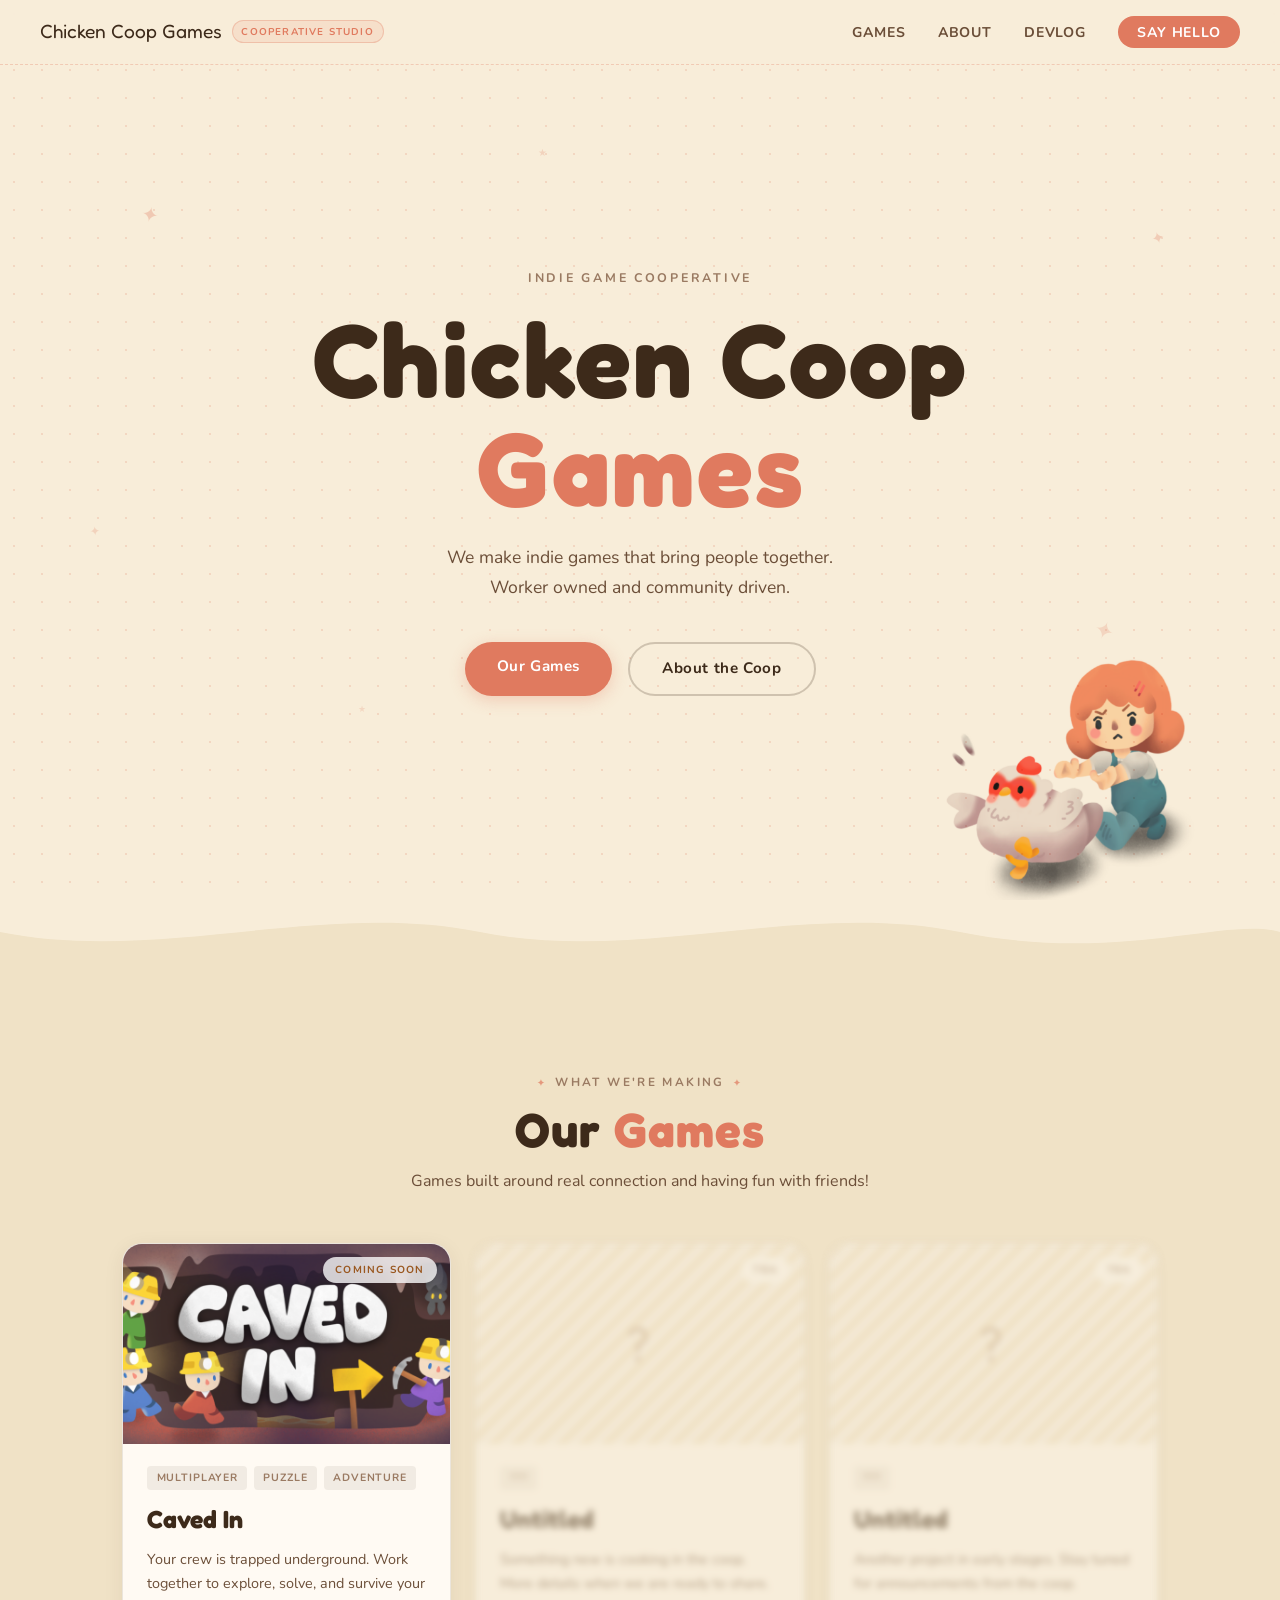
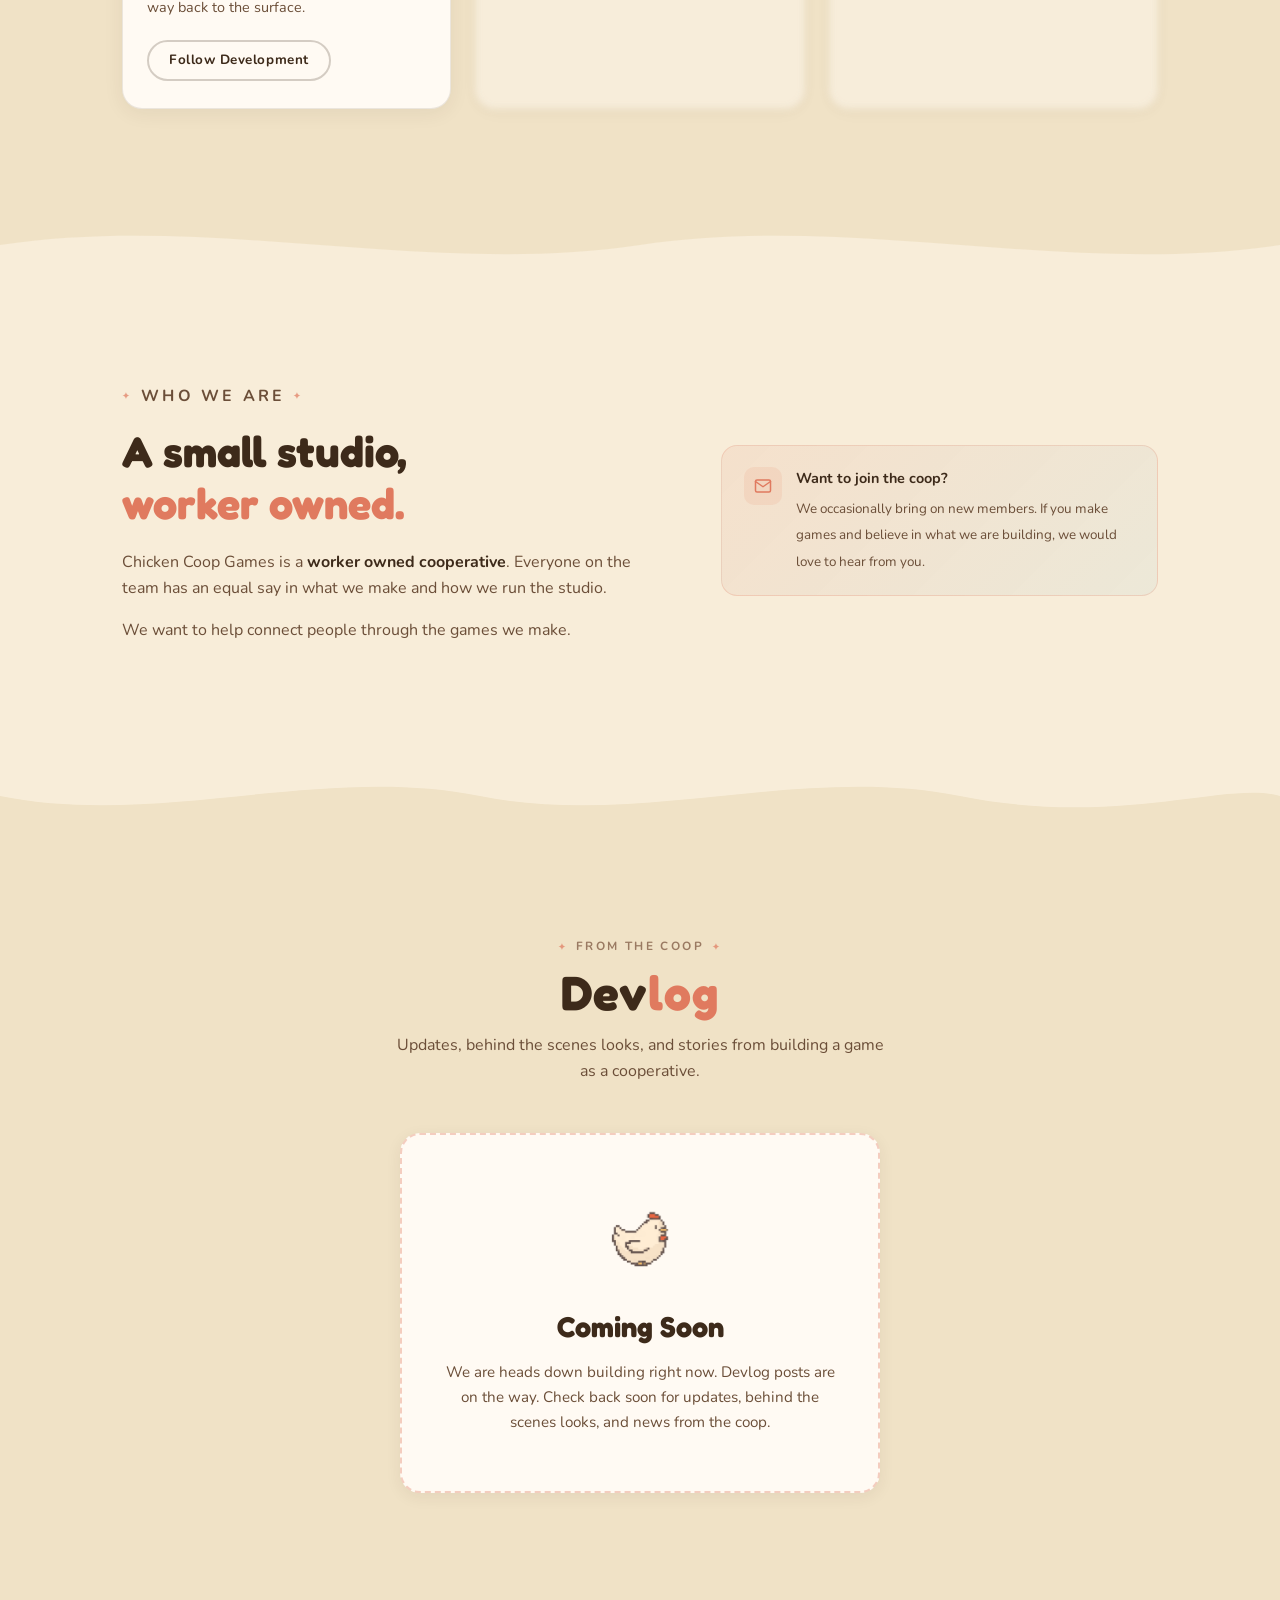
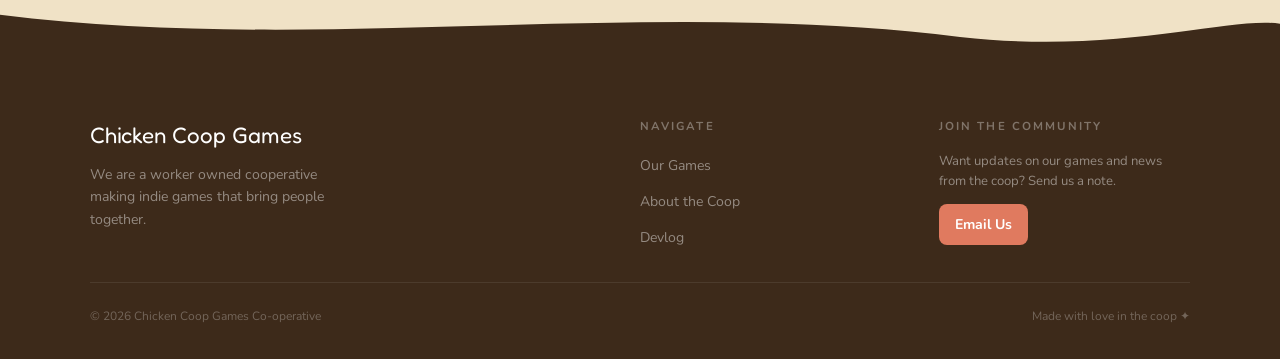
==== index.html @ c96d8422 "publishable" ====
<!DOCTYPE html>
<html lang="en">
<head>
  <meta charset="UTF-8" />
  <meta name="viewport" content="width=device-width, initial-scale=1.0" />
  <meta name="description" content="Chicken Coop Games is a worker owned indie game cooperative making games that bring people together." />
  <meta name="theme-color" content="#f8edd9" />
  <meta property="og:title" content="Chicken Coop Games" />
  <meta property="og:description" content="A worker owned indie game cooperative making games that bring people together." />
  <meta property="og:type" content="website" />
  <meta property="og:url" content="https://chickencoopgames.ca/" />
  <meta property="og:image" content="https://chickencoopgames.ca/images/caved-in-capsule.png" />
  <meta name="twitter:card" content="summary_large_image" />
  <title>Chicken Coop Games</title>
  <link rel="canonical" href="https://chickencoopgames.ca/" />
  <link rel="icon" type="image/png" href="images/chicken-pixel.png" />
  <link rel="preconnect" href="https://fonts.googleapis.com">
  <link rel="preconnect" href="https://fonts.gstatic.com" crossorigin>
  <link href="https://fonts.googleapis.com/css2?family=Fredoka+One&amp;family=Nunito:ital,wght@0,400;0,600;0,700;1,400&amp;display=swap" rel="stylesheet">
  <link rel="stylesheet" href="style.css">
</head>
<body>

  <!-- NAV -->
  <nav class="nav">
    <a href="#hero" class="nav-brand">
      Chicken Coop Games
      <span class="nav-pill">Cooperative Studio</span>
    </a>
    <ul class="nav-links" id="navLinks">
      <li><a href="#games">Games</a></li>
      <li><a href="#about">About</a></li>
      <li><a href="#devlog">Devlog</a></li>
      <li><a href="#contact" class="nav-cta" data-contact-link>Say Hello</a></li>
    </ul>
    <button class="nav-toggle" id="navToggle" type="button" aria-label="Toggle menu" aria-controls="navLinks" aria-expanded="false">
      <span></span><span></span><span></span>
    </button>
  </nav>

  <!-- HERO -->
  <section id="hero">
    <span class="sparkle" style="top:22%;left:11%;font-size:1.3rem;opacity:0.3;transform:rotate(12deg)">✦</span>
    <span class="sparkle" style="top:58%;left:7%;font-size:0.8rem;opacity:0.22;transform:rotate(-5deg)">✦</span>
    <span class="sparkle" style="top:25%;right:9%;font-size:1rem;opacity:0.28;transform:rotate(-15deg)">✦</span>
    <span class="sparkle" style="top:68%;right:13%;font-size:1.5rem;opacity:0.2;transform:rotate(20deg)">✦</span>
    <span class="sparkle" style="top:16%;left:42%;font-size:0.65rem;opacity:0.22">★</span>
    <span class="sparkle" style="top:78%;left:28%;font-size:0.55rem;opacity:0.18">★</span>

    <p class="hero-kicker">Indie Game Cooperative</p>
    <h1 class="hero-title">Chicken Coop<br><span class="pop">Games</span></h1>
    <p class="hero-desc">We make indie games that bring people together. Worker owned and community driven.</p>
    <div class="hero-ctas">
      <a href="#games" class="btn btn-primary">Our Games</a>
      <a href="#about" class="btn btn-outline">About the Coop</a>
    </div>

    <img src="images/chicken-chase.png" alt="" class="hero-character" aria-hidden="true">
  </section>

  <!-- Wave: hero (#f8edd9) → games (#f0e2c6) -->
  <div class="wave-wrap" style="background:#f8edd9;">
    <svg viewBox="0 0 1440 72" xmlns="http://www.w3.org/2000/svg" preserveAspectRatio="none">
      <path d="M0,36 C180,72 360,0 540,36 C720,72 900,0 1080,36 C1260,72 1380,18 1440,36 L1440,72 H0Z" fill="#f0e2c6"/>
    </svg>
  </div>

  <!-- GAMES -->
  <section id="games" class="section section-alt">
    <div class="container">
      <div class="section-header">
        <p class="section-label">What we're making</p>
        <h2 class="section-title">Our <span class="pop">Games</span></h2>
        <p class="section-blurb">Games built around real connection and having fun with friends!</p>
      </div>

      <div class="games-grid">

        <div class="game-card">
          <div class="game-thumb">
            <img src="images/caved-in-capsule.png" alt="Caved In">
            <div class="game-status s-soon">Coming Soon</div>
          </div>
          <div class="game-body">
            <div class="game-tags">
              <span class="tag">Multiplayer</span>
              <span class="tag">Puzzle</span>
              <span class="tag">Adventure</span>
            </div>
            <h3 class="game-title">Caved In</h3>
            <p class="game-desc">Your crew is trapped underground. Work together to explore, solve, and survive your way back to the surface.</p>
            <a href="#devlog" class="btn btn-outline btn-sm">Follow Development</a>
          </div>
        </div>

        <div class="game-card game-card-ghost">
          <div class="game-thumb game-thumb-tba">
            <span class="tba-label">?</span>
            <div class="game-status" style="color:var(--muted);">TBA</div>
          </div>
          <div class="game-body">
            <div class="game-tags"><span class="tag">???</span></div>
            <h3 class="game-title">Untitled</h3>
            <p class="game-desc">Something new is cooking in the coop. More details when we are ready to share.</p>
          </div>
        </div>

        <div class="game-card game-card-ghost">
          <div class="game-thumb game-thumb-tba">
            <span class="tba-label">?</span>
            <div class="game-status" style="color:var(--muted);">TBA</div>
          </div>
          <div class="game-body">
            <div class="game-tags"><span class="tag">???</span></div>
            <h3 class="game-title">Untitled</h3>
            <p class="game-desc">Another project in early stages. Stay tuned for announcements from the coop.</p>
          </div>
        </div>

      </div>
    </div>
  </section>

  <!-- Wave: games (#f0e2c6) → about (#f8edd9) -->
  <div class="wave-wrap" style="background:#f0e2c6;">
    <svg viewBox="0 0 1440 72" xmlns="http://www.w3.org/2000/svg" preserveAspectRatio="none">
      <path d="M0,36 C240,0 480,72 720,36 C960,0 1200,72 1440,36 L1440,72 H0Z" fill="#f8edd9"/>
    </svg>
  </div>

  <!-- ABOUT -->
  <section id="about" class="section">
    <div class="container">
      <div class="about-grid">

        <div class="about-text">
          <p class="section-label" style="display:inline-flex;margin-bottom:1rem;">Who we are</p>
          <h2>A small studio,<br><span class="pop">worker owned.</span></h2>
          <p>Chicken Coop Games is a <strong>worker owned cooperative</strong>. Everyone on the team has an equal say in what we make and how we run the studio.</p>
          <p>We want to help connect people through the games we make.</p>

        </div>

        <div class="about-side">
          <div class="join-box">
            <div class="join-icon">
              <svg viewBox="0 0 24 24" fill="none" stroke="#e07a5f" stroke-width="2" stroke-linecap="round" stroke-linejoin="round"><path d="M4 4h16c1.1 0 2 .9 2 2v12c0 1.1-.9 2-2 2H4c-1.1 0-2-.9-2-2V6c0-1.1.9-2 2-2z"/><polyline points="22,6 12,13 2,6"/></svg>
            </div>
            <div>
              <strong>Want to join the coop?</strong>
              <span>We occasionally bring on new members. If you make games and believe in what we are building, we would love to hear from you.</span>
            </div>
          </div>
        </div>

      </div>
    </div>
  </section>

  <!-- Wave: about (#f8edd9) → devlog (#f0e2c6) -->
  <div class="wave-wrap" style="background:#f8edd9;">
    <svg viewBox="0 0 1440 72" xmlns="http://www.w3.org/2000/svg" preserveAspectRatio="none">
      <path d="M0,36 C180,72 360,0 540,36 C720,72 900,0 1080,36 C1260,72 1380,18 1440,36 L1440,72 H0Z" fill="#f0e2c6"/>
    </svg>
  </div>

  <!-- DEVLOG -->
  <section id="devlog" class="section section-alt">
    <div class="container">
      <div class="section-header">
        <p class="section-label">From the coop</p>
        <h2 class="section-title">Dev<span class="pop">log</span></h2>
        <p class="section-blurb">Updates, behind the scenes looks, and stories from building a game as a cooperative.</p>
      </div>

      <div class="devlog-coming-soon">
        <img src="images/chicken-pixel.png" alt="" class="cs-icon" aria-hidden="true">
        <h3>Coming Soon</h3>
        <p>We are heads down building right now. Devlog posts are on the way. Check back soon for updates, behind the scenes looks, and news from the coop.</p>
      </div>
    </div>
  </section>

  <!-- Wave: devlog (#f0e2c6) → footer (#3d2a1a) -->
  <div class="wave-wrap" style="background:#f0e2c6;">
    <svg viewBox="0 0 1440 72" xmlns="http://www.w3.org/2000/svg" preserveAspectRatio="none">
      <path d="M0,20 C360,65 720,0 1080,45 C1260,65 1380,22 1440,30 L1440,72 H0Z" fill="#3d2a1a"/>
    </svg>
  </div>

  <!-- FOOTER -->
  <footer id="contact">
    <div class="footer-inner">
      <div class="footer-brand">
        <div class="f-name">Chicken Coop Games</div>
        <p>We are a worker owned cooperative making indie games that bring people together.</p>
      </div>
      <div class="footer-col">
        <h4>Navigate</h4>
        <ul>
          <li><a href="#games">Our Games</a></li>
          <li><a href="#about">About the Coop</a></li>
          <li><a href="#devlog">Devlog</a></li>
        </ul>
      </div>
      <div class="footer-col">
        <h4>Join the Community</h4>
        <p class="footer-signup-blurb">Want updates on our games and news from the coop? Send us a note.</p>
        <a href="#contact" class="signup-btn footer-mail-link" data-contact-link data-subject="Chicken Coop Games updates">Email Us</a>
      </div>
    </div>
    <div class="footer-bottom">
      <span>&copy; 2026 Chicken Coop Games Co-operative</span>
      <span>Made with love in the coop ✦</span>
    </div>
  </footer>

  <script src="script.js"></script>

</body>
</html>
---- style.css ----
*, *::before, *::after { box-sizing: border-box; margin: 0; padding: 0; }

:root {
  --bg:       #f8edd9;
  --bg-2:     #f0e2c6;
  --card:     #fffaf3;
  --dark:     #3d2a1a;
  --coral:    #e07a5f;
  --coral-2:  #c85a42;
  --teal:     #69b4c8;
  --yellow:   #f0b840;
  --text:     #3d2a1a;
  --text-2:   #6b4e38;
  --muted:    #9a7a62;
  --muted-dim:#c4a88a;
  --shadow:   rgba(61,42,26,0.07);
  --border:   rgba(61,42,26,0.1);
}

html { scroll-behavior: smooth; }

body {
  font-family: 'Nunito', sans-serif;
  background: var(--bg);
  color: var(--text);
  line-height: 1.65;
  overflow-x: hidden;
}

.container { max-width: 1100px; margin: 0 auto; padding: 0 2rem; }

/* ── NAV ── */
.nav {
  position: fixed;
  top: 0; left: 0; right: 0;
  z-index: 1000;
  padding: 1rem 2.5rem;
  display: flex;
  align-items: center;
  justify-content: space-between;
  background: rgba(248,237,217,0.92);
  backdrop-filter: blur(14px);
  border-bottom: 1.5px dashed rgba(224,122,95,0.3);
}

.nav-brand {
  font-family: 'Fredoka One', cursive;
  font-size: 1.2rem;
  color: var(--text);
  text-decoration: none;
  display: flex;
  align-items: center;
  gap: 0.6rem;
}

.nav-pill {
  font-family: 'Nunito', sans-serif;
  font-size: 0.62rem;
  font-weight: 700;
  letter-spacing: 0.12em;
  text-transform: uppercase;
  color: var(--coral);
  background: rgba(224,122,95,0.12);
  border: 1px solid rgba(224,122,95,0.3);
  padding: 0.15rem 0.55rem;
  border-radius: 20px;
}

.nav-links {
  display: flex;
  align-items: center;
  gap: 2rem;
  list-style: none;
}

.nav-links a {
  color: var(--text-2);
  text-decoration: none;
  font-size: 0.88rem;
  font-weight: 700;
  letter-spacing: 0.06em;
  text-transform: uppercase;
  transition: color 0.2s;
}

.nav-links a:hover { color: var(--coral); }

.nav-cta {
  background: var(--coral) !important;
  color: #fff !important;
  padding: 0.42rem 1.2rem;
  border-radius: 20px !important;
  transition: background 0.2s, transform 0.15s !important;
}

.nav-cta:hover { background: var(--coral-2) !important; transform: translateY(-1px); }

.nav-toggle {
  display: none;
  background: none;
  border: none;
  cursor: pointer;
  flex-direction: column;
  gap: 5px;
  padding: 4px;
}

.nav-toggle span { display: block; width: 24px; height: 2px; background: var(--text); border-radius: 2px; }

/* ── HERO ── */
#hero {
  min-height: 100vh;
  display: flex;
  flex-direction: column;
  align-items: center;
  justify-content: center;
  text-align: center;
  padding: 8rem 2rem 4rem;
  position: relative;
  overflow: hidden;
}

#hero::before {
  content: '';
  position: absolute;
  inset: 0;
  background-image: radial-gradient(circle, rgba(224,122,95,0.2) 1.5px, transparent 1.5px);
  background-size: 28px 28px;
  pointer-events: none;
}

.sparkle {
  position: absolute;
  color: var(--coral);
  pointer-events: none;
  user-select: none;
  font-style: normal;
}

.hero-kicker {
  font-size: 0.78rem;
  font-weight: 700;
  letter-spacing: 0.22em;
  text-transform: uppercase;
  color: var(--muted);
  margin-bottom: 1rem;
  position: relative;
  z-index: 1;
}

.hero-title {
  font-family: 'Fredoka One', cursive;
  font-size: clamp(3.2rem, 9vw, 6.5rem);
  color: var(--text);
  line-height: 1.05;
  letter-spacing: 0.02em;
  margin-bottom: 1.2rem;
  position: relative;
  z-index: 1;
}

.hero-title .pop { color: var(--coral); }

.hero-desc {
  max-width: 440px;
  font-size: clamp(1rem, 2vw, 1.1rem);
  color: var(--text-2);
  margin-bottom: 2.5rem;
  position: relative;
  z-index: 1;
  line-height: 1.7;
}

.hero-ctas {
  display: flex;
  gap: 1rem;
  flex-wrap: wrap;
  justify-content: center;
  position: relative;
  z-index: 1;
}

.hero-character {
  position: absolute;
  bottom: -4px;
  right: 3%;
  width: clamp(180px, 24vw, 340px);
  mix-blend-mode: multiply;
  pointer-events: none;
  user-select: none;
  z-index: 2;
}

@media (max-width: 820px) {
  .hero-character { width: clamp(140px, 22vw, 220px); right: 1%; }
}

@media (max-width: 640px) {
  .hero-character { display: none; }
}

/* ── WAVE DIVIDERS ── */
.wave-wrap { line-height: 0; display: block; }
.wave-wrap svg { display: block; width: 100%; }

/* ── BUTTONS ── */
.btn {
  display: inline-block;
  padding: 0.75rem 2rem;
  border-radius: 40px;
  font-family: 'Nunito', sans-serif;
  font-weight: 700;
  font-size: 0.95rem;
  letter-spacing: 0.04em;
  text-decoration: none;
  transition: transform 0.15s, box-shadow 0.15s, background 0.15s;
  cursor: pointer;
  border: none;
}

.btn:hover { transform: translateY(-2px); }

.btn-primary {
  background: var(--coral);
  color: #fff;
  box-shadow: 0 4px 16px rgba(224,122,95,0.3);
}

.btn-primary:hover {
  background: var(--coral-2);
  box-shadow: 0 8px 24px rgba(224,122,95,0.4);
}

.btn-outline {
  background: transparent;
  color: var(--text);
  border: 2px solid rgba(61,42,26,0.22);
}

.btn-outline:hover { border-color: var(--coral); color: var(--coral); }

.btn-sm { padding: 0.48rem 1.25rem; font-size: 0.84rem; }

/* ── SECTION COMMON ── */
.section { padding: clamp(4rem, 9vw, 6.5rem) 0; }
.section-alt { background: var(--bg-2); }

.section-header { text-align: center; margin-bottom: 3rem; }

.section-label {
  display: inline-flex;
  align-items: center;
  gap: 0.5rem;
  font-size: 0.74rem;
  font-weight: 700;
  letter-spacing: 0.2em;
  text-transform: uppercase;
  color: var(--muted);
  margin-bottom: 0.6rem;
}

.section-label::before,
.section-label::after { content: '✦'; font-size: 0.55rem; color: var(--coral); opacity: 0.7; }

.section-title {
  font-family: 'Fredoka One', cursive;
  font-size: clamp(2.1rem, 5vw, 3rem);
  color: var(--text);
  letter-spacing: 0.02em;
  line-height: 1.1;
}

.section-title .pop { color: var(--coral); }

.section-blurb { max-width: 500px; margin: 0.8rem auto 0; color: var(--text-2); font-size: 1rem; }

/* ── GAMES ── */
.games-grid {
  display: grid;
  grid-template-columns: repeat(3, 1fr);
  gap: 1.5rem;
}

.game-card {
  background: var(--card);
  border-radius: 20px;
  overflow: hidden;
  border: 1.5px solid var(--border);
  box-shadow: 0 4px 20px var(--shadow);
  transition: transform 0.22s, box-shadow 0.22s;
}

.game-card:hover {
  transform: translateY(-6px);
  box-shadow: 0 14px 36px rgba(61,42,26,0.13);
}

.game-card-ghost {
  opacity: 0.45;
  filter: blur(3px);
}

.game-card-ghost:hover {
  transform: none;
  box-shadow: 0 4px 20px var(--shadow);
}

.game-thumb {
  height: 200px;
  position: relative;
  display: flex;
  align-items: center;
  justify-content: center;
  overflow: hidden;
  background: #2a1f3d;
}

.game-thumb-tba {
  background: repeating-linear-gradient(
    -45deg,
    rgba(61,42,26,0.04) 0px,
    rgba(61,42,26,0.04) 8px,
    var(--bg-2) 8px,
    var(--bg-2) 16px
  );
}

.tba-label {
  font-family: 'Fredoka One', cursive;
  font-size: 3rem;
  color: var(--muted-dim);
  letter-spacing: 0.1em;
}

.game-thumb img {
  width: 100%;
  height: 100%;
  object-fit: cover;
  display: block;
}

.game-status {
  position: absolute;
  top: 0.85rem;
  right: 0.85rem;
  font-size: 0.64rem;
  font-weight: 700;
  letter-spacing: 0.12em;
  text-transform: uppercase;
  padding: 0.28rem 0.75rem;
  border-radius: 20px;
  background: rgba(255,255,255,0.78);
  backdrop-filter: blur(6px);
}

.s-dev  { color: #3d7a50; }
.s-soon { color: #9a5820; }

.game-body { padding: 1.4rem 1.5rem 1.7rem; }

.game-tags { display: flex; gap: 0.4rem; flex-wrap: wrap; margin-bottom: 0.6rem; }

.tag {
  font-size: 0.66rem;
  font-weight: 700;
  letter-spacing: 0.08em;
  text-transform: uppercase;
  color: var(--muted);
  background: rgba(61,42,26,0.07);
  padding: 0.2rem 0.6rem;
  border-radius: 4px;
}

.game-title {
  font-family: 'Fredoka One', cursive;
  font-size: 1.55rem;
  color: var(--text);
  margin-bottom: 0.5rem;
}

.game-desc { font-size: 0.9rem; color: var(--text-2); line-height: 1.65; margin-bottom: 1.25rem; }

/* ── ABOUT ── */
.about-grid {
  display: grid;
  grid-template-columns: 1.1fr 0.9fr;
  gap: 4rem;
  align-items: center;
}

.about-text h2 {
  font-family: 'Fredoka One', cursive;
  font-size: clamp(2rem, 4vw, 2.7rem);
  color: var(--text);
  line-height: 1.2;
  margin-bottom: 1.2rem;
}

.about-text h2 .pop { color: var(--coral); }
.about-text p { color: var(--text-2); margin-bottom: 1rem; font-size: 1rem; }
.about-text p strong { color: var(--text); }

.value-grid {
  display: grid;
  grid-template-columns: 1fr 1fr;
  gap: 0.85rem;
  margin-top: 2rem;
}

.value-card {
  background: var(--card);
  border: 1.5px solid var(--border);
  border-radius: 16px;
  padding: 1.1rem;
  box-shadow: 0 2px 10px var(--shadow);
  transition: transform 0.18s;
}

.value-card:hover { transform: translateY(-2px); }

.v-icon {
  width: 34px; height: 34px;
  border-radius: 8px;
  display: flex; align-items: center; justify-content: center;
  margin-bottom: 0.5rem;
}

.v-icon svg { width: 16px; height: 16px; }

.v-title {
  font-family: 'Fredoka One', cursive;
  font-size: 1rem;
  color: var(--text);
  margin-bottom: 0.25rem;
}

.v-desc { font-size: 0.82rem; color: var(--muted); line-height: 1.5; }

/* About sidebar */
.about-side { display: flex; flex-direction: column; gap: 1rem; }

.stats-row { display: grid; grid-template-columns: 1fr 1fr; gap: 1rem; }

.stat-box {
  background: var(--card);
  border-radius: 16px;
  padding: 1.3rem;
  border: 1.5px solid var(--border);
  box-shadow: 0 2px 10px var(--shadow);
  text-align: center;
}

.stat-box .num {
  font-family: 'Fredoka One', cursive;
  font-size: 2.4rem;
  color: var(--coral);
  line-height: 1;
  margin-bottom: 0.2rem;
}

.stat-box .lbl { font-size: 0.8rem; color: var(--muted); }

.join-box {
  background: linear-gradient(135deg, rgba(224,122,95,0.1), rgba(105,180,200,0.08));
  border: 1.5px solid rgba(224,122,95,0.22);
  border-radius: 16px;
  padding: 1.3rem 1.4rem;
  display: flex;
  gap: 0.9rem;
  align-items: flex-start;
}

.join-icon {
  flex-shrink: 0;
  width: 38px; height: 38px;
  border-radius: 10px;
  background: rgba(224,122,95,0.12);
  display: flex; align-items: center; justify-content: center;
}

.join-icon svg { width: 18px; height: 18px; }
.join-box strong { display: block; font-size: 0.9rem; color: var(--text); margin-bottom: 0.25rem; }
.join-box span { font-size: 0.84rem; color: var(--text-2); line-height: 1.5; }

/* ── DEVLOG ── */
.devlog-coming-soon {
  max-width: 480px;
  margin: 0 auto;
  text-align: center;
  background: var(--card);
  border-radius: 20px;
  border: 2px dashed rgba(224,122,95,0.35);
  padding: 3.5rem 2.5rem;
  box-shadow: 0 4px 16px var(--shadow);
}

.devlog-coming-soon .cs-icon {
  width: 96px;
  height: 96px;
  object-fit: contain;
  mix-blend-mode: multiply;
  display: block;
  margin: 0 auto 1rem;
}

.devlog-coming-soon h3 {
  font-family: 'Fredoka One', cursive;
  font-size: 1.8rem;
  color: var(--text);
  margin-bottom: 0.6rem;
}

.devlog-coming-soon p {
  font-size: 0.95rem;
  color: var(--text-2);
  line-height: 1.65;
}

/* ── FOOTER ── */
footer {
  background: var(--dark);
  color: rgba(255,255,255,0.6);
  padding: 3.5rem 2rem 2rem;
}

.footer-inner {
  max-width: 1100px;
  margin: 0 auto 2rem;
  display: grid;
  grid-template-columns: 2fr 1fr 1fr;
  gap: 3rem;
}

.footer-brand .f-name {
  font-family: 'Fredoka One', cursive;
  font-size: 1.4rem;
  color: #fff;
  margin-bottom: 0.6rem;
}

.footer-brand p { font-size: 0.88rem; color: rgba(255,255,255,0.45); max-width: 260px; line-height: 1.6; margin-bottom: 0.75rem; }
.footer-signup-blurb { font-size: 0.82rem; color: rgba(255,255,255,0.45); margin-bottom: 0.8rem; line-height: 1.5; }
.signup-btn { background: var(--coral); color: #fff; border: none; border-radius: 8px; padding: 0.55rem 1rem; font-family: 'Nunito', sans-serif; font-weight: 700; font-size: 0.88rem; cursor: pointer; transition: background 0.2s; }
.signup-btn:hover { background: var(--coral-2); }
.footer-mail-link { display: inline-flex; align-items: center; justify-content: center; text-decoration: none; }

.footer-col h4 {
  font-size: 0.72rem;
  font-weight: 700;
  letter-spacing: 0.18em;
  text-transform: uppercase;
  color: rgba(255,255,255,0.35);
  margin-bottom: 1rem;
}

.footer-col ul { list-style: none; display: flex; flex-direction: column; gap: 0.6rem; }
.footer-col ul a { font-size: 0.88rem; color: rgba(255,255,255,0.45); text-decoration: none; transition: color 0.2s; }
.footer-col ul a:hover { color: #fff; }

.footer-bottom {
  max-width: 1100px;
  margin: 0 auto;
  padding-top: 1.5rem;
  border-top: 1px solid rgba(255,255,255,0.08);
  display: flex;
  justify-content: space-between;
  font-size: 0.75rem;
  color: rgba(255,255,255,0.28);
}

/* ── RESPONSIVE ── */
@media (max-width: 820px) {
  .about-grid { grid-template-columns: 1fr; gap: 2.5rem; }
  .footer-inner { grid-template-columns: 1fr 1fr; }
  .footer-brand { grid-column: 1 / -1; }
  .games-grid { grid-template-columns: 1fr 1fr; }
}

@media (max-width: 540px) {
  .games-grid { grid-template-columns: 1fr; }
}

@media (max-width: 640px) {
  .nav-links {
    display: none;
    position: absolute;
    top: 100%; left: 0; right: 0;
    background: rgba(248,237,217,0.98);
    flex-direction: column;
    align-items: flex-start;
    padding: 1.5rem 2.5rem;
    gap: 1.1rem;
    border-bottom: 1.5px dashed rgba(224,122,95,0.3);
  }
  .nav-links.open { display: flex; }
  .nav-toggle { display: flex; }
  .footer-inner { grid-template-columns: 1fr; gap: 1.5rem; }
  .footer-bottom { flex-direction: column; gap: 0.4rem; }
  .value-grid { grid-template-columns: 1fr; }
  .stats-row { grid-template-columns: 1fr; }
}
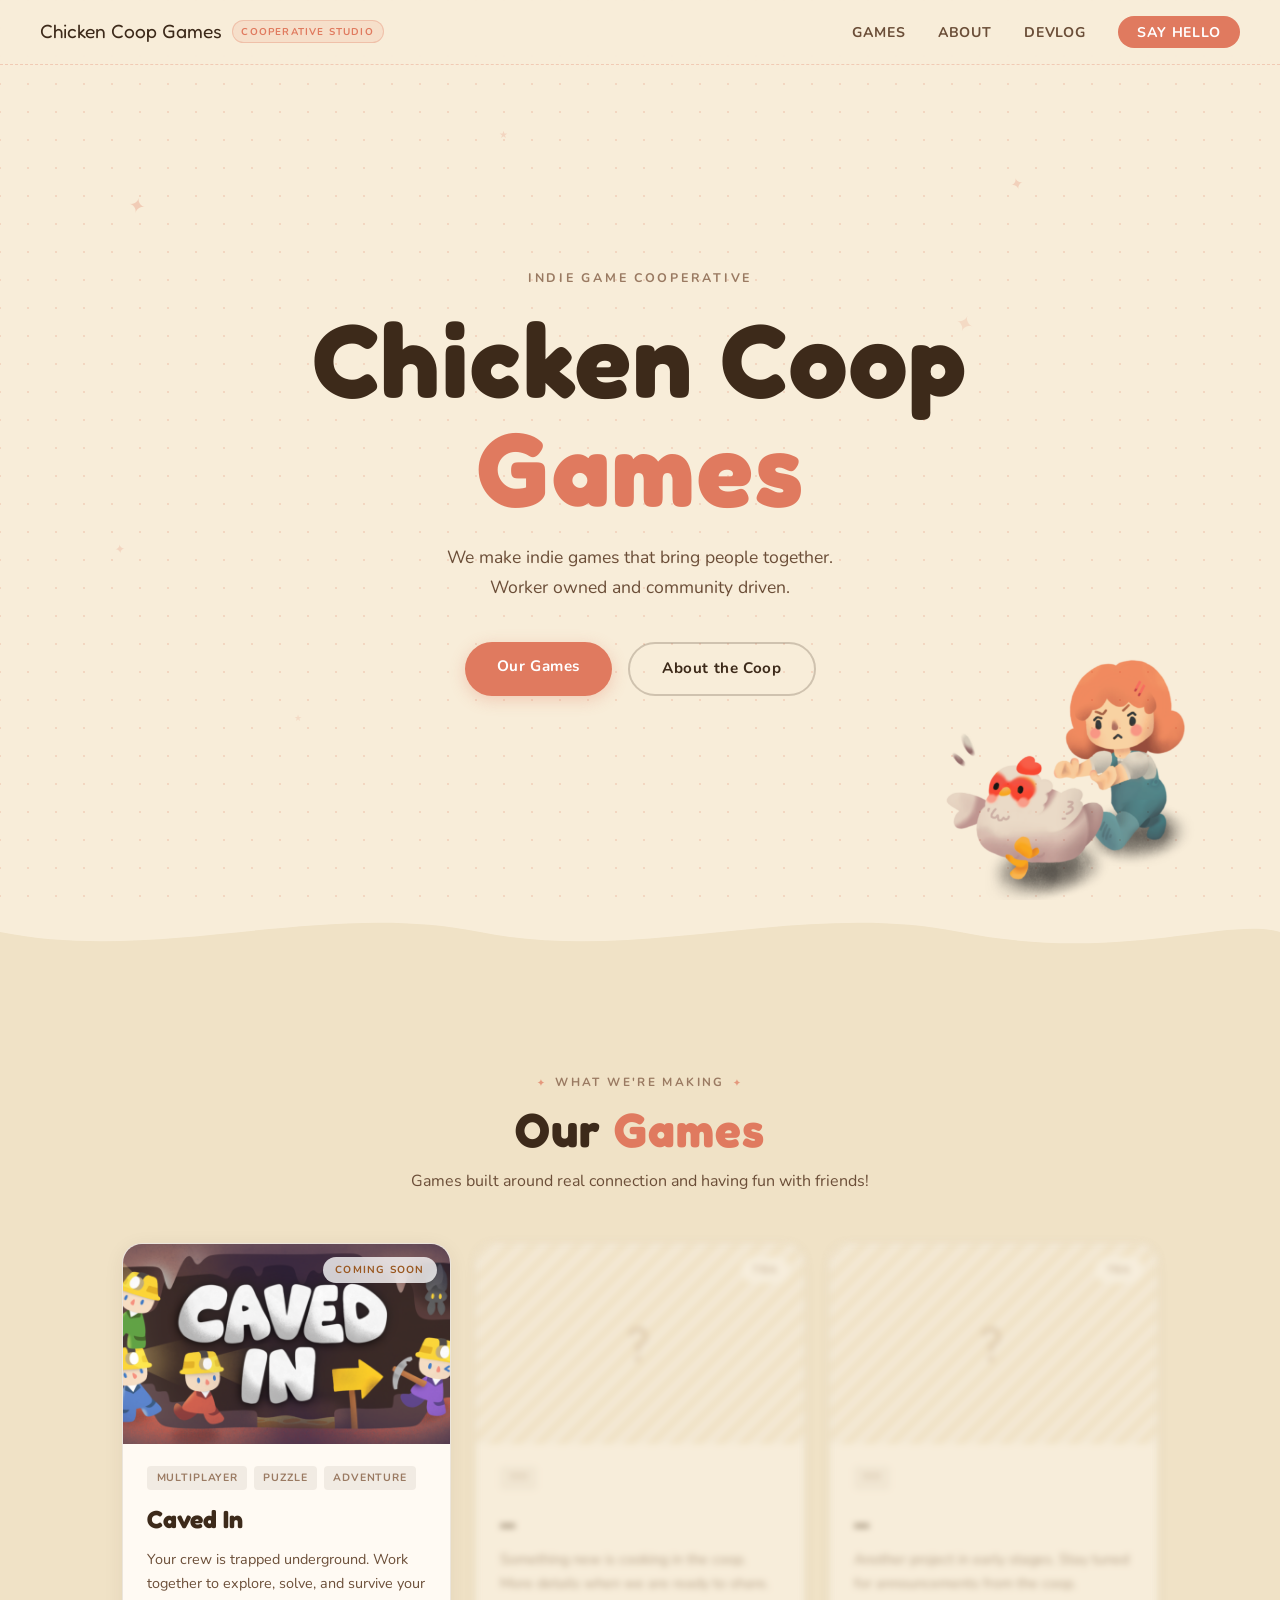
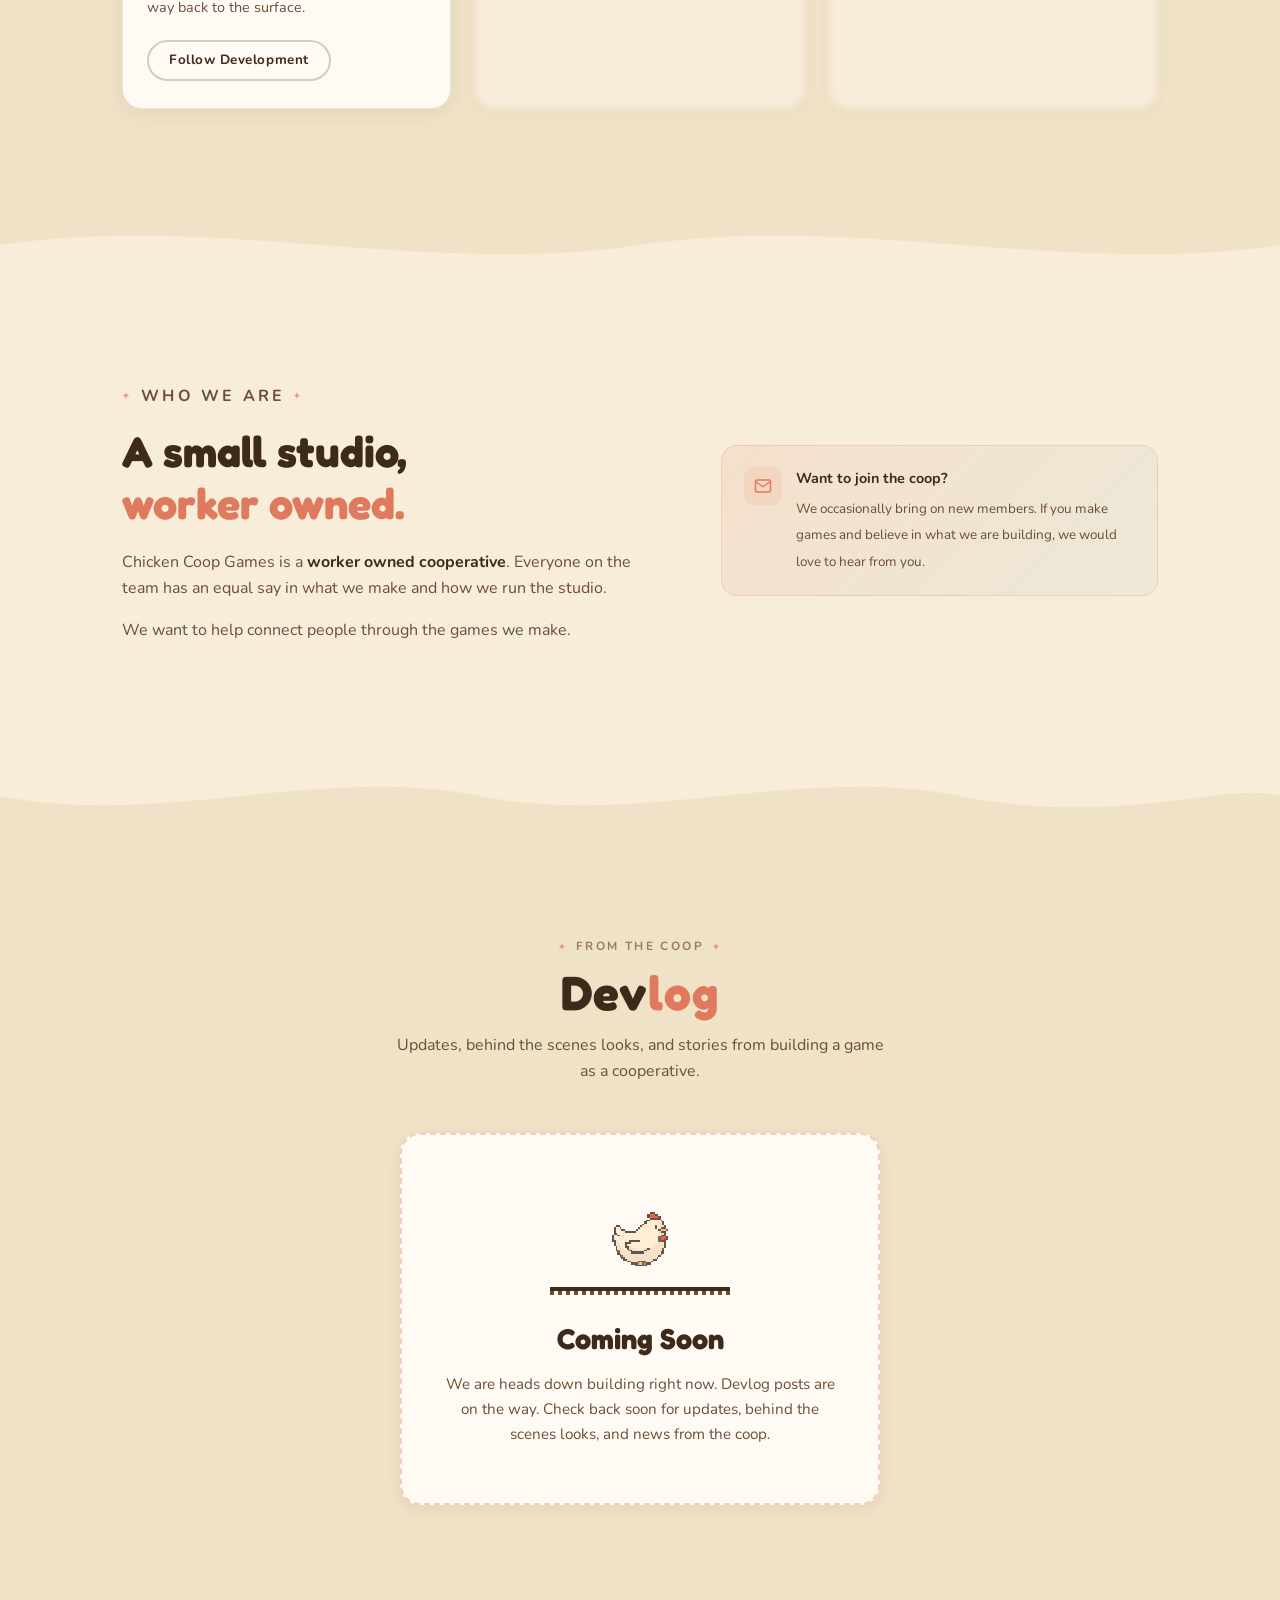
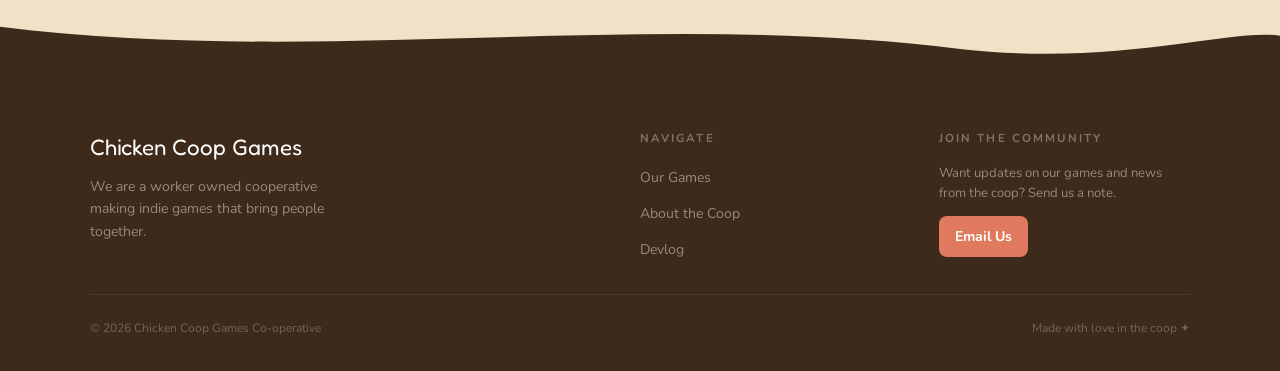
==== commit cae6730a: "fixed some stlying" ====
--- a/index.html
+++ b/index.html
@@ -40,12 +40,12 @@
 
   <!-- HERO -->
   <section id="hero">
-    <span class="sparkle" style="top:22%;left:11%;font-size:1.3rem;opacity:0.3;transform:rotate(12deg)">✦</span>
-    <span class="sparkle" style="top:58%;left:7%;font-size:0.8rem;opacity:0.22;transform:rotate(-5deg)">✦</span>
-    <span class="sparkle" style="top:25%;right:9%;font-size:1rem;opacity:0.28;transform:rotate(-15deg)">✦</span>
-    <span class="sparkle" style="top:68%;right:13%;font-size:1.5rem;opacity:0.2;transform:rotate(20deg)">✦</span>
-    <span class="sparkle" style="top:16%;left:42%;font-size:0.65rem;opacity:0.22">★</span>
-    <span class="sparkle" style="top:78%;left:28%;font-size:0.55rem;opacity:0.18">★</span>
+    <span class="sparkle" style="top:21%;left:10%;font-size:1.3rem;opacity:0.28;transform:rotate(12deg)">✦</span>
+    <span class="sparkle" style="top:60%;left:9%;font-size:0.8rem;opacity:0.2;transform:rotate(-5deg)">✦</span>
+    <span class="sparkle" style="top:19%;right:20%;font-size:1rem;opacity:0.24;transform:rotate(-15deg)">✦</span>
+    <span class="sparkle" style="top:34%;right:24%;font-size:1.4rem;opacity:0.16;transform:rotate(20deg)">✦</span>
+    <span class="sparkle" style="top:14%;left:39%;font-size:0.65rem;opacity:0.2">★</span>
+    <span class="sparkle" style="top:79%;left:23%;font-size:0.55rem;opacity:0.15">★</span>
 
     <p class="hero-kicker">Indie Game Cooperative</p>
     <h1 class="hero-title">Chicken Coop<br><span class="pop">Games</span></h1>
@@ -100,7 +100,7 @@
           </div>
           <div class="game-body">
             <div class="game-tags"><span class="tag">???</span></div>
-            <h3 class="game-title">Untitled</h3>
+            <h3 class="game-title">...</h3>
             <p class="game-desc">Something new is cooking in the coop. More details when we are ready to share.</p>
           </div>
         </div>
@@ -112,7 +112,7 @@
           </div>
           <div class="game-body">
             <div class="game-tags"><span class="tag">???</span></div>
-            <h3 class="game-title">Untitled</h3>
+            <h3 class="game-title">...</h3>
             <p class="game-desc">Another project in early stages. Stay tuned for announcements from the coop.</p>
           </div>
         </div>
@@ -174,7 +174,16 @@
       </div>
 
       <div class="devlog-coming-soon">
-        <img src="images/chicken-pixel.png" alt="" class="cs-icon" aria-hidden="true">
+        <div class="pixel-stage" aria-hidden="true">
+          <span class="px-line px-l1"></span>
+          <span class="px-line px-l2"></span>
+          <span class="px-line px-l3"></span>
+          <span class="px-puff px-p1"></span>
+          <span class="px-puff px-p2"></span>
+          <span class="px-puff px-p3"></span>
+          <img src="images/chicken-pixel.png" alt="" class="cs-icon">
+          <div class="pixel-ground"></div>
+        </div>
         <h3>Coming Soon</h3>
         <p>We are heads down building right now. Devlog posts are on the way. Check back soon for updates, behind the scenes looks, and news from the coop.</p>
       </div>
--- a/style.css
+++ b/style.css
@@ -126,6 +126,7 @@
   inset: 0;
   background-image: radial-gradient(circle, rgba(224,122,95,0.2) 1.5px, transparent 1.5px);
   background-size: 28px 28px;
+  background-position: 14px 14px;
   pointer-events: none;
 }
 
@@ -514,6 +515,91 @@
   font-size: 0.95rem;
   color: var(--text-2);
   line-height: 1.65;
+}
+
+/* ── PIXEL STAGE ── */
+.pixel-stage {
+  position: relative;
+  width: 180px;
+  margin: 0 auto 1.5rem;
+}
+
+.pixel-stage .cs-icon {
+  display: block;
+  margin: 0 auto;
+  image-rendering: pixelated;
+  position: relative;
+  z-index: 2;
+  animation: px-walk 0.45s steps(2) infinite;
+}
+
+@keyframes px-walk {
+  0%   { transform: translateY(0px); }
+  50%  { transform: translateY(-4px); }
+}
+
+.pixel-ground {
+  position: relative;
+  z-index: 2;
+  height: 4px;
+  background: var(--text);
+}
+
+.pixel-ground::before {
+  content: '';
+  display: block;
+  position: absolute;
+  top: 4px;
+  left: 0; right: 0;
+  height: 4px;
+  background: repeating-linear-gradient(
+    to right,
+    var(--text-2) 0px, var(--text-2) 4px,
+    transparent 4px, transparent 8px
+  );
+}
+
+.px-puff {
+  position: absolute;
+  display: block;
+  width: 4px;
+  height: 4px;
+  background: var(--muted);
+  opacity: 0;
+  z-index: 3;
+  bottom: 8px;
+}
+
+.px-p1 { left: 20%; animation: px-puff-rise 0.9s steps(4) infinite 0s; }
+.px-p2 { left: 40%; animation: px-puff-rise 0.9s steps(4) infinite 0.3s; }
+.px-p3 { left: 12%; animation: px-puff-rise 0.9s steps(4) infinite 0.6s; }
+
+@keyframes px-puff-rise {
+  0%   { transform: translate(0, 0);         opacity: 0.75; }
+  33%  { transform: translate(-4px, -8px);   opacity: 0.5;  }
+  66%  { transform: translate(-8px, -16px);  opacity: 0.25; }
+  100% { transform: translate(-10px, -22px); opacity: 0;    }
+}
+
+.px-line {
+  position: absolute;
+  display: block;
+  height: 2px;
+  border-radius: 0;
+  transform-origin: right center;
+  background: linear-gradient(to left, var(--muted) 0%, transparent 100%);
+  opacity: 0;
+  z-index: 1;
+}
+
+.px-l1 { width: 32px; top: 42%; left: 6px;  animation: px-zip 0.75s ease-out infinite 0s; }   /* body — widest, right edge at 38px */
+.px-l2 { width: 24px; top: 58%; left: 20px; animation: px-zip 0.75s ease-out infinite 0.25s; } /* legs — narrower, right edge at 44px */
+.px-l3 { width: 22px; top: 24%; left: 28px; animation: px-zip 0.75s ease-out infinite 0.5s; }  /* head — most tucked in, right edge at 50px */
+
+@keyframes px-zip {
+  0%   { opacity: 0;    transform: scaleX(0); }
+  12%  { opacity: 0.75; transform: scaleX(1); }
+  100% { opacity: 0;    transform: scaleX(0.1); }
 }
 
 /* ── FOOTER ── */
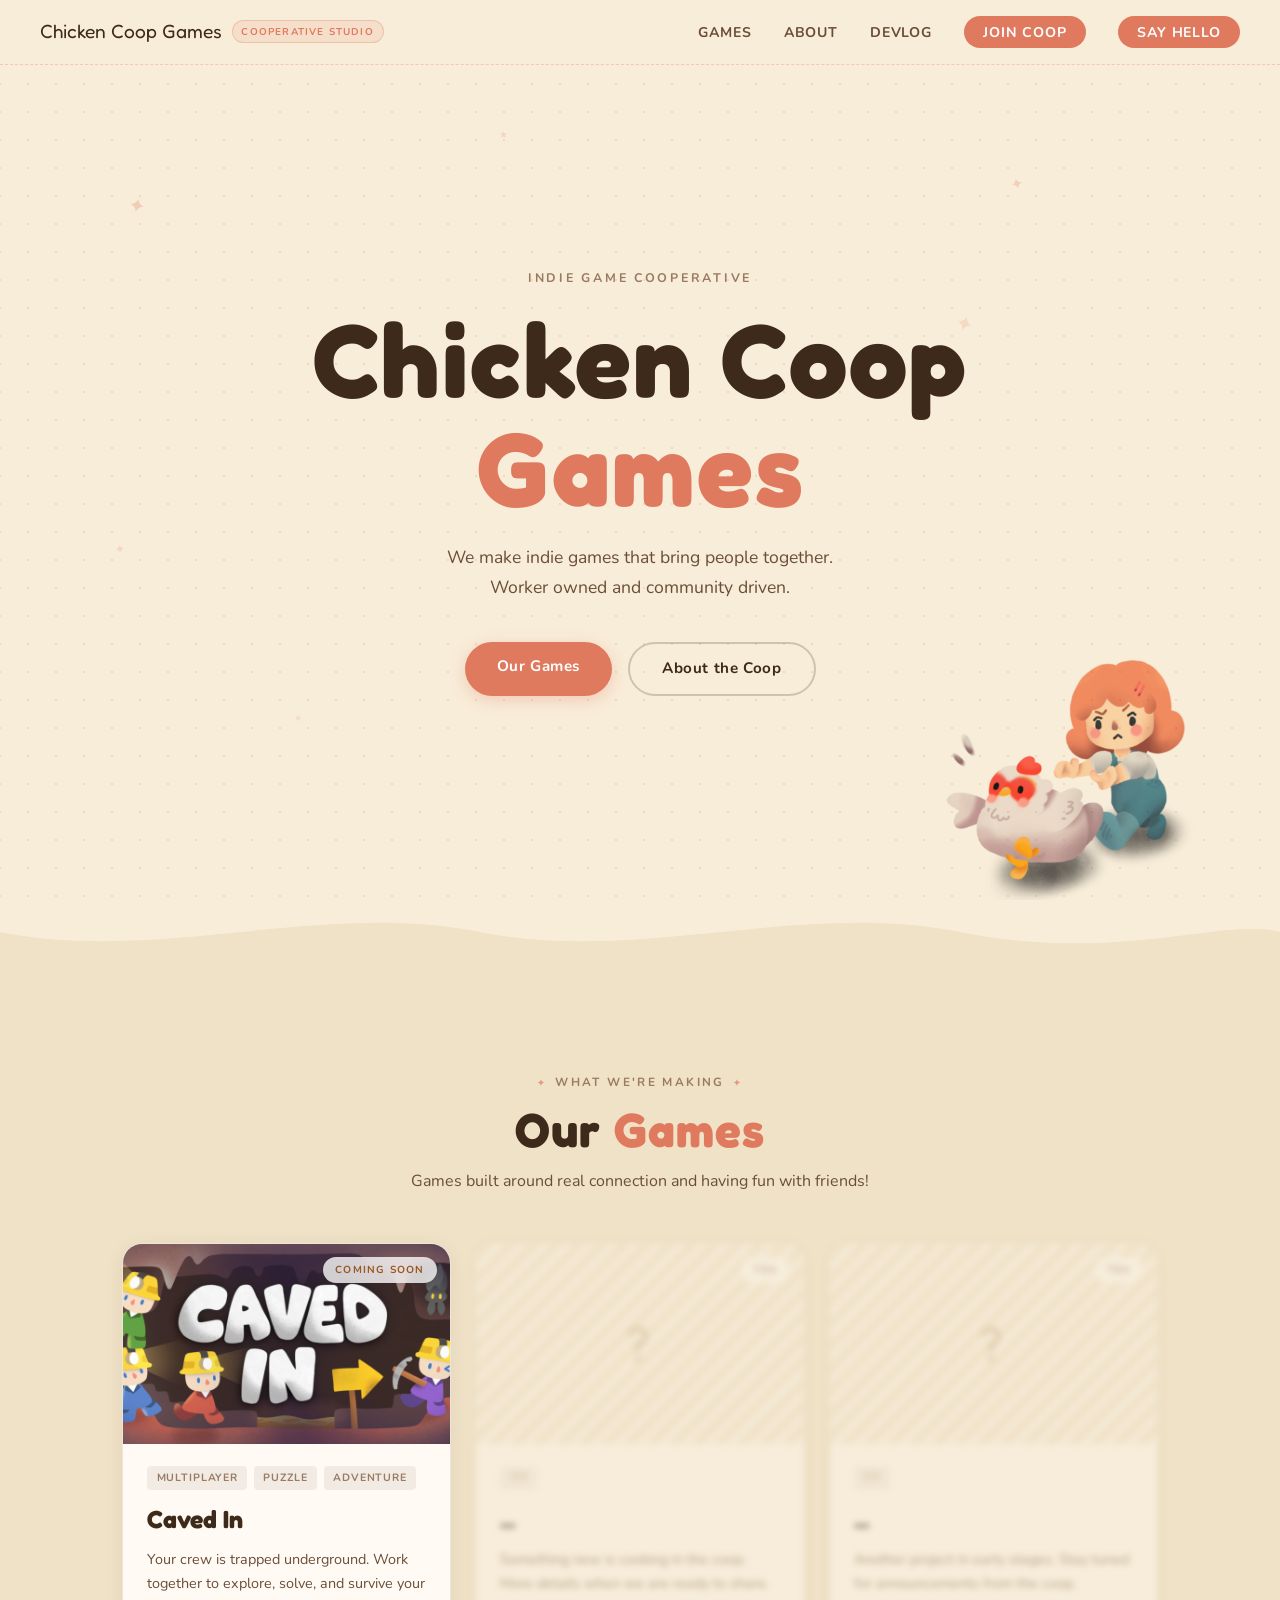
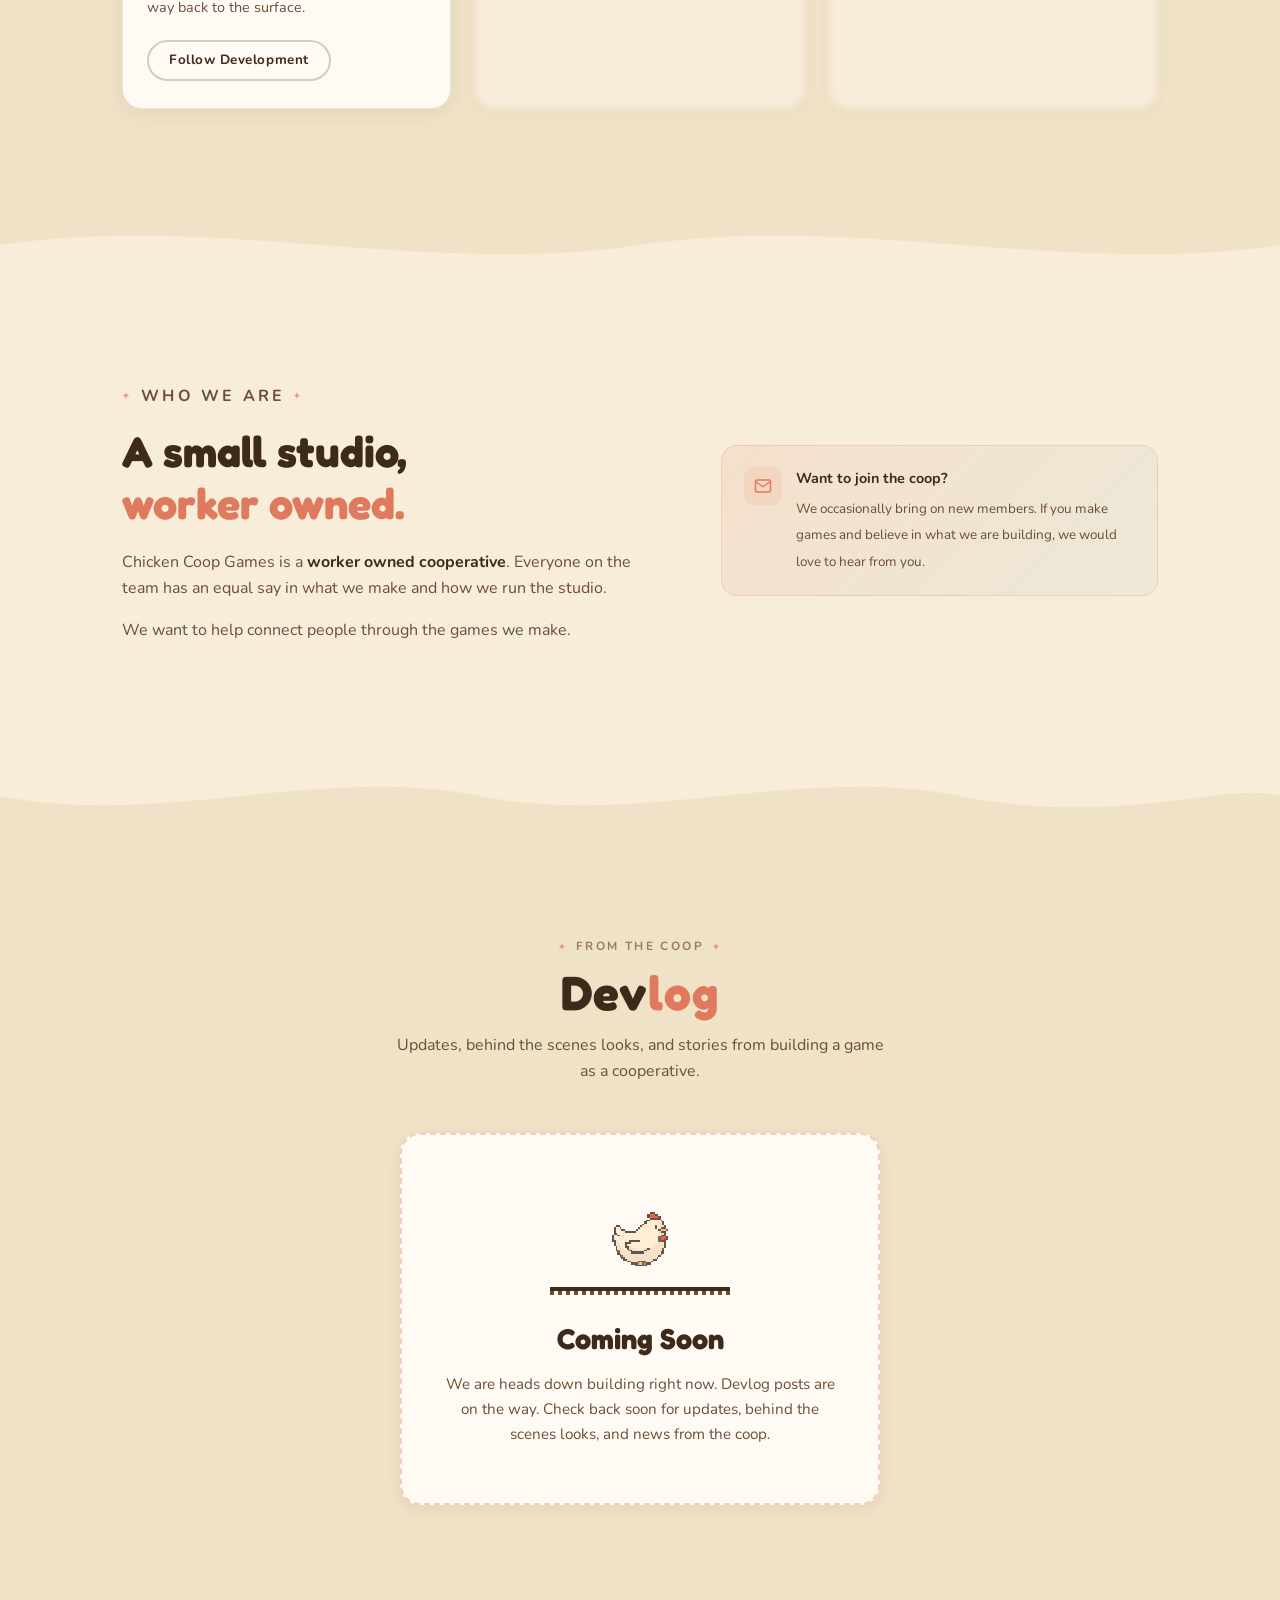
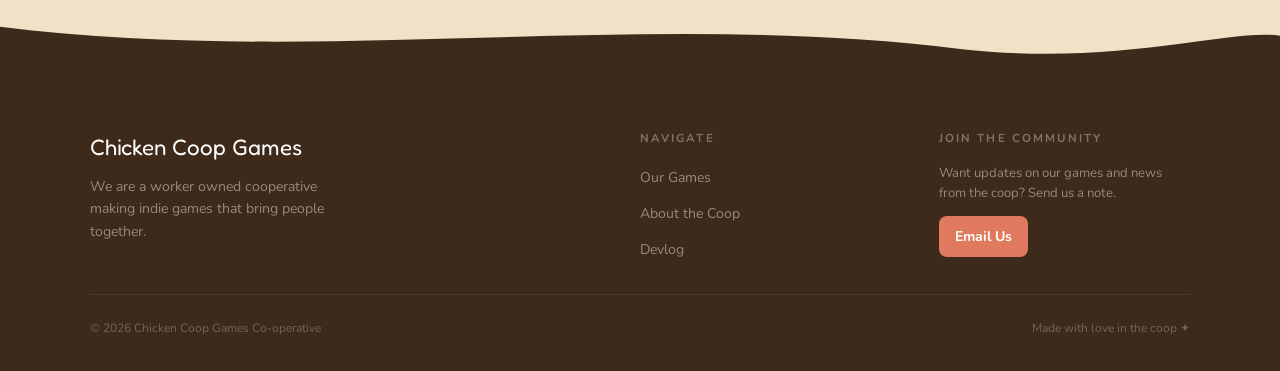
==== commit b577c05b: "email update" ====
--- a/index.html
+++ b/index.html
@@ -31,6 +31,7 @@
       <li><a href="#games">Games</a></li>
       <li><a href="#about">About</a></li>
       <li><a href="#devlog">Devlog</a></li>
+      <li><a href="join.html" class="nav-cta">Join Coop</a></li>
       <li><a href="#contact" class="nav-cta" data-contact-link>Say Hello</a></li>
     </ul>
     <button class="nav-toggle" id="navToggle" type="button" aria-label="Toggle menu" aria-controls="navLinks" aria-expanded="false">
--- a/style.css
+++ b/style.css
@@ -95,6 +95,10 @@
 
 .nav-cta:hover { background: var(--coral-2) !important; transform: translateY(-1px); }
 
+.nav-cta[aria-current="page"] {
+  background: var(--coral-2) !important;
+}
+
 .nav-toggle {
   display: none;
   background: none;
@@ -482,6 +486,197 @@
 .join-icon svg { width: 18px; height: 18px; }
 .join-box strong { display: block; font-size: 0.9rem; color: var(--text); margin-bottom: 0.25rem; }
 .join-box span { font-size: 0.84rem; color: var(--text-2); line-height: 1.5; }
+
+/* ── JOIN PAGE ── */
+.join-page {
+  background: var(--bg);
+}
+
+.join-hero {
+  min-height: 86vh;
+  display: flex;
+  align-items: center;
+  padding: 8rem 0 4.5rem;
+  position: relative;
+  overflow: hidden;
+}
+
+.join-hero::before {
+  content: '';
+  position: absolute;
+  inset: 0;
+  background-image: radial-gradient(circle, rgba(224,122,95,0.18) 1.5px, transparent 1.5px);
+  background-size: 28px 28px;
+  background-position: 14px 14px;
+  pointer-events: none;
+}
+
+.join-hero-grid {
+  position: relative;
+  z-index: 1;
+  display: grid;
+  grid-template-columns: minmax(0, 1.05fr) minmax(320px, 0.75fr);
+  gap: clamp(2rem, 6vw, 5rem);
+  align-items: center;
+}
+
+.join-title {
+  font-family: 'Fredoka One', cursive;
+  font-size: clamp(3rem, 7vw, 5.8rem);
+  color: var(--text);
+  line-height: 1.04;
+  letter-spacing: 0.02em;
+  margin-bottom: 1.2rem;
+}
+
+.join-title .pop { color: var(--coral); }
+
+.join-lede {
+  max-width: 620px;
+  color: var(--text-2);
+  font-size: clamp(1.03rem, 2vw, 1.18rem);
+  line-height: 1.75;
+  margin-bottom: 1rem;
+}
+
+.join-note {
+  max-width: 560px;
+  color: var(--muted);
+  font-size: 0.94rem;
+  line-height: 1.65;
+}
+
+.join-panel {
+  background: var(--card);
+  border: 1.5px solid var(--border);
+  border-radius: 20px;
+  box-shadow: 0 14px 36px rgba(61,42,26,0.12);
+  padding: clamp(1.5rem, 3vw, 2rem);
+}
+
+.join-panel-icon {
+  width: 72px;
+  height: 72px;
+  object-fit: contain;
+  image-rendering: pixelated;
+  mix-blend-mode: multiply;
+  margin-bottom: 1rem;
+}
+
+.join-panel h2,
+.creator-card h3 {
+  font-family: 'Fredoka One', cursive;
+  color: var(--text);
+  line-height: 1.15;
+}
+
+.join-panel h2 {
+  font-size: 1.8rem;
+  margin-bottom: 0.5rem;
+}
+
+.join-panel p {
+  color: var(--text-2);
+  font-size: 0.95rem;
+  line-height: 1.65;
+}
+
+.join-form {
+  margin-top: 1.25rem;
+}
+
+.join-form label {
+  display: block;
+  font-size: 0.72rem;
+  font-weight: 700;
+  letter-spacing: 0.16em;
+  text-transform: uppercase;
+  color: var(--muted);
+  margin-bottom: 0.45rem;
+}
+
+.join-form-row {
+  display: flex;
+  gap: 0.6rem;
+}
+
+.join-form input {
+  min-width: 0;
+  flex: 1;
+  border: 2px solid rgba(61,42,26,0.16);
+  border-radius: 40px;
+  background: #fff;
+  color: var(--text);
+  font: inherit;
+  padding: 0.72rem 1rem;
+  outline: none;
+}
+
+.join-form input:focus {
+  border-color: var(--coral);
+  box-shadow: 0 0 0 3px rgba(224,122,95,0.14);
+}
+
+.join-form .btn {
+  flex-shrink: 0;
+  padding-inline: 1.5rem;
+}
+
+.form-helper {
+  margin-top: 0.7rem;
+  color: var(--muted) !important;
+  font-size: 0.82rem !important;
+}
+
+.form-status {
+  min-height: 1.3rem;
+  margin-top: 0.5rem;
+  color: var(--coral-2) !important;
+  font-weight: 700;
+  font-size: 0.84rem !important;
+}
+
+.creator-grid {
+  display: grid;
+  grid-template-columns: repeat(3, 1fr);
+  gap: 1.2rem;
+}
+
+.creator-card {
+  background: var(--card);
+  border: 1.5px solid var(--border);
+  border-radius: 18px;
+  padding: 1.4rem;
+  box-shadow: 0 4px 18px var(--shadow);
+}
+
+.creator-mark {
+  display: inline-flex;
+  align-items: center;
+  justify-content: center;
+  min-width: 48px;
+  min-height: 28px;
+  background: rgba(105,180,200,0.16);
+  border: 1px solid rgba(105,180,200,0.35);
+  border-radius: 6px;
+  color: var(--text-2);
+  font-size: 0.68rem;
+  font-weight: 700;
+  letter-spacing: 0.1em;
+  text-transform: uppercase;
+  margin-bottom: 0.9rem;
+}
+
+.creator-card h3 {
+  font-size: 1.24rem;
+  margin-bottom: 0.55rem;
+}
+
+.creator-card p {
+  color: var(--text-2);
+  font-size: 0.92rem;
+  line-height: 1.65;
+}
 
 /* ── DEVLOG ── */
 .devlog-coming-soon {
@@ -655,11 +850,31 @@
 }
 
 /* ── RESPONSIVE ── */
+@media (max-width: 900px) {
+  .nav {
+    padding: 1rem 1.5rem;
+  }
+
+  .nav-brand {
+    font-size: 1rem;
+  }
+
+  .nav-pill {
+    display: none;
+  }
+
+  .nav-links {
+    gap: 1rem;
+  }
+}
+
 @media (max-width: 820px) {
   .about-grid { grid-template-columns: 1fr; gap: 2.5rem; }
   .footer-inner { grid-template-columns: 1fr 1fr; }
   .footer-brand { grid-column: 1 / -1; }
   .games-grid { grid-template-columns: 1fr 1fr; }
+  .join-hero-grid { grid-template-columns: 1fr; }
+  .creator-grid { grid-template-columns: 1fr; }
 }
 
 @media (max-width: 540px) {
@@ -684,4 +899,7 @@
   .footer-bottom { flex-direction: column; gap: 0.4rem; }
   .value-grid { grid-template-columns: 1fr; }
   .stats-row { grid-template-columns: 1fr; }
-}
+  .join-hero { padding-top: 7rem; }
+  .join-form-row { flex-direction: column; }
+  .join-form .btn { width: 100%; }
+}
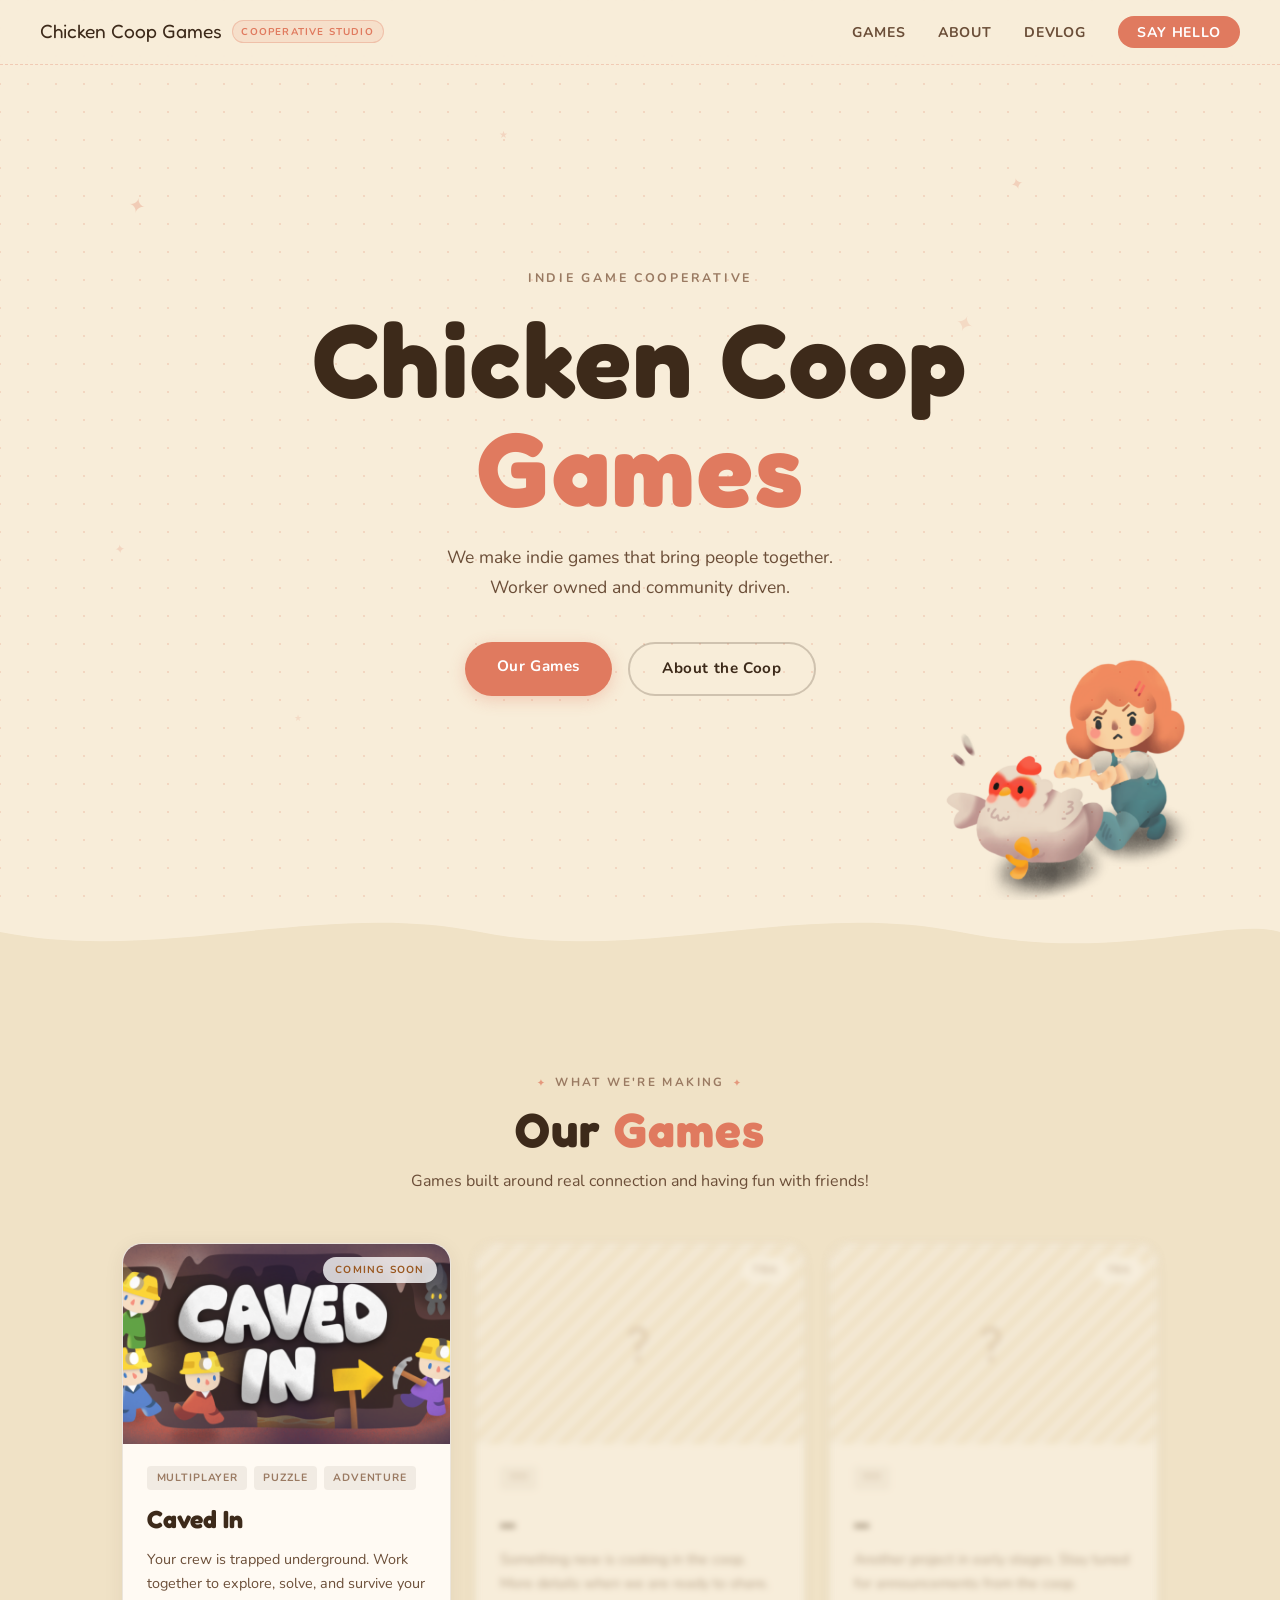
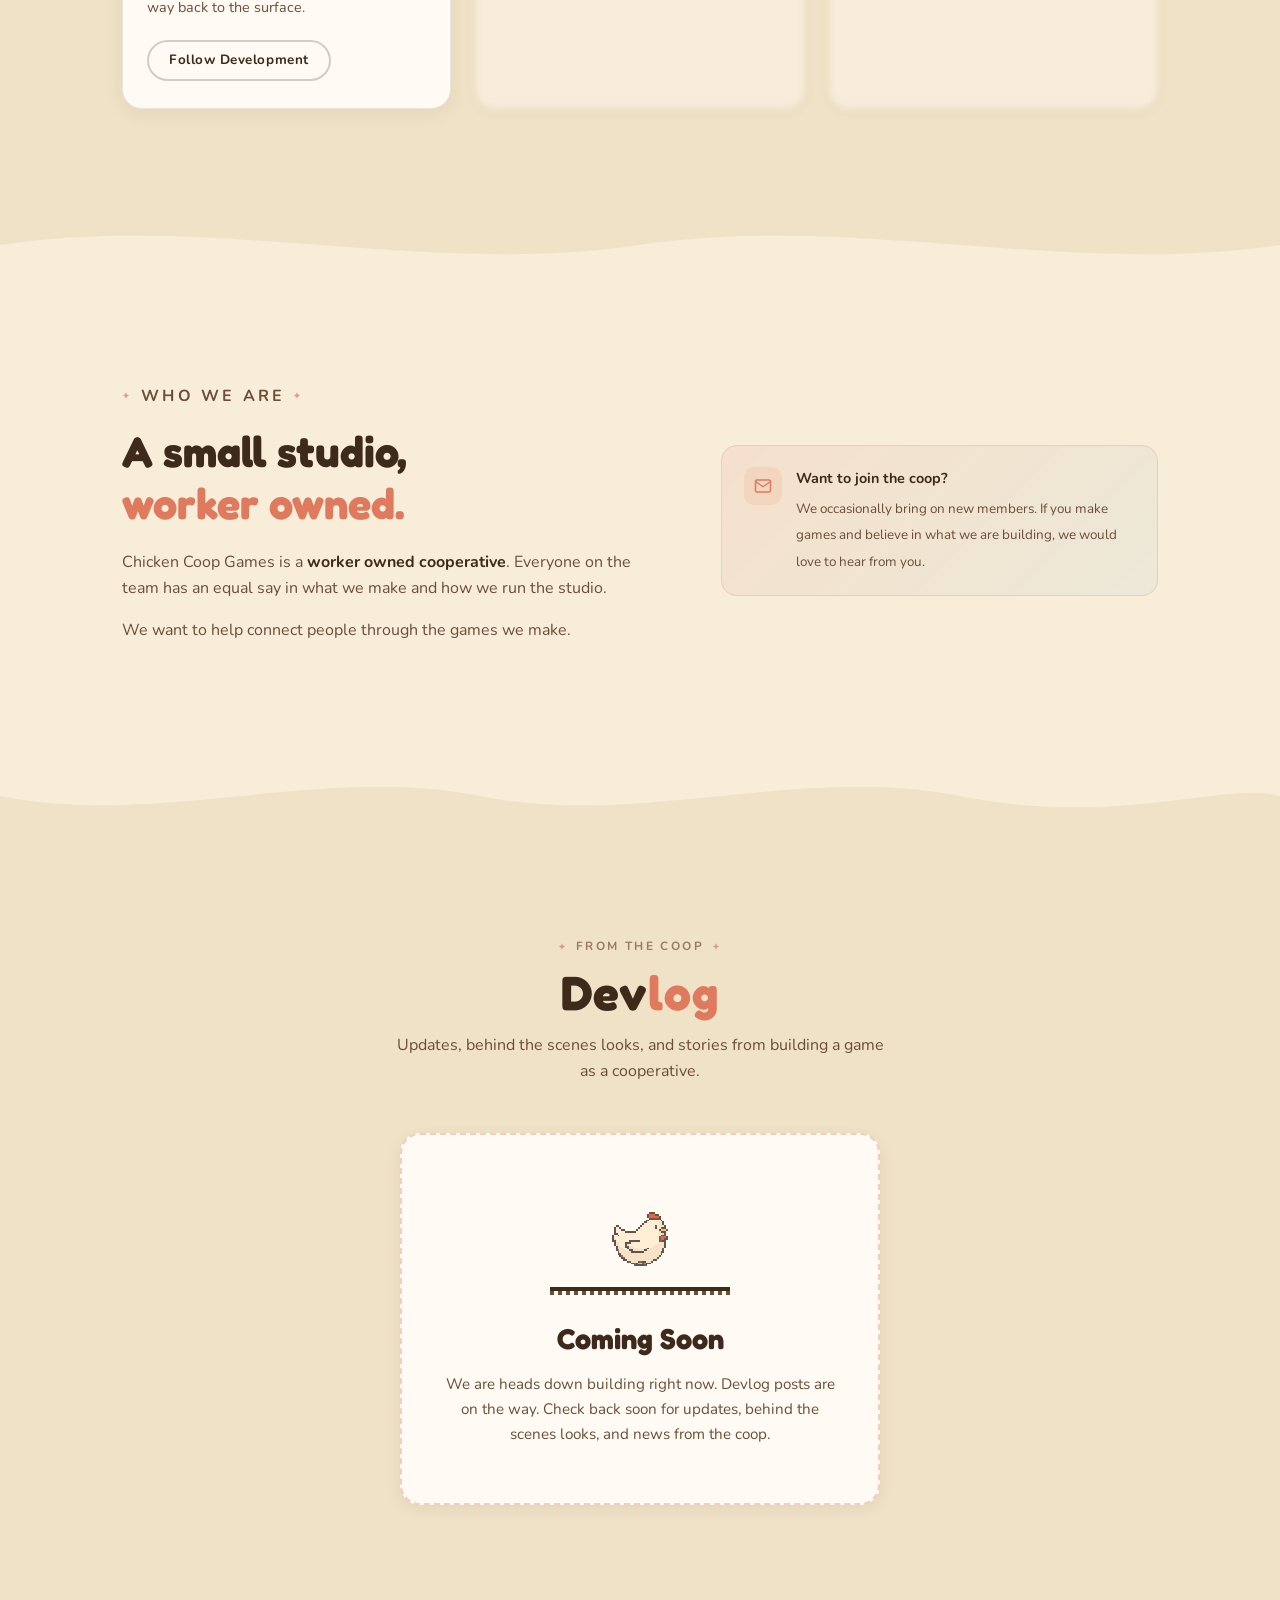
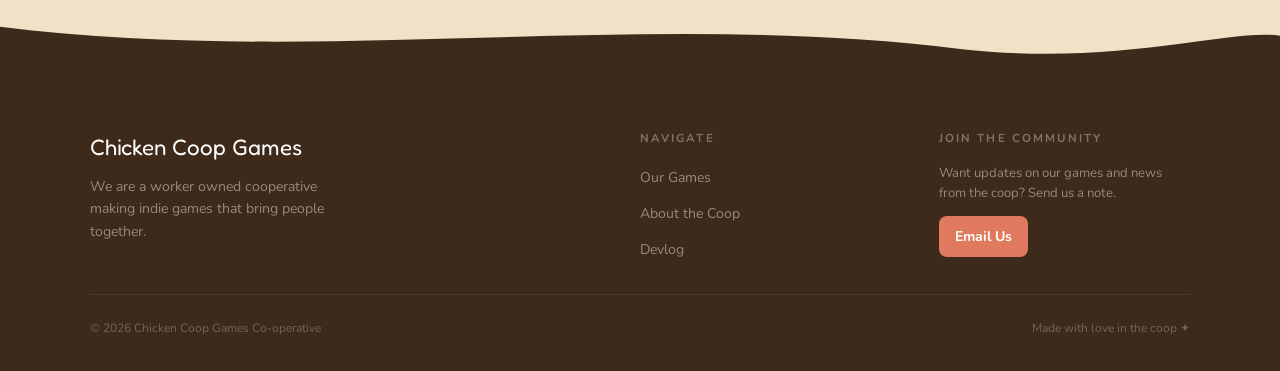
==== commit 9de429ee: "Revert "email update" This reverts commit b577c05b19b9b61e5276d0a3d8ca4cd7841e29ba." ====
--- a/index.html
+++ b/index.html
@@ -31,7 +31,6 @@
       <li><a href="#games">Games</a></li>
       <li><a href="#about">About</a></li>
       <li><a href="#devlog">Devlog</a></li>
-      <li><a href="join.html" class="nav-cta">Join Coop</a></li>
       <li><a href="#contact" class="nav-cta" data-contact-link>Say Hello</a></li>
     </ul>
     <button class="nav-toggle" id="navToggle" type="button" aria-label="Toggle menu" aria-controls="navLinks" aria-expanded="false">
--- a/style.css
+++ b/style.css
@@ -95,10 +95,6 @@
 
 .nav-cta:hover { background: var(--coral-2) !important; transform: translateY(-1px); }
 
-.nav-cta[aria-current="page"] {
-  background: var(--coral-2) !important;
-}
-
 .nav-toggle {
   display: none;
   background: none;
@@ -486,197 +482,6 @@
 .join-icon svg { width: 18px; height: 18px; }
 .join-box strong { display: block; font-size: 0.9rem; color: var(--text); margin-bottom: 0.25rem; }
 .join-box span { font-size: 0.84rem; color: var(--text-2); line-height: 1.5; }
-
-/* ── JOIN PAGE ── */
-.join-page {
-  background: var(--bg);
-}
-
-.join-hero {
-  min-height: 86vh;
-  display: flex;
-  align-items: center;
-  padding: 8rem 0 4.5rem;
-  position: relative;
-  overflow: hidden;
-}
-
-.join-hero::before {
-  content: '';
-  position: absolute;
-  inset: 0;
-  background-image: radial-gradient(circle, rgba(224,122,95,0.18) 1.5px, transparent 1.5px);
-  background-size: 28px 28px;
-  background-position: 14px 14px;
-  pointer-events: none;
-}
-
-.join-hero-grid {
-  position: relative;
-  z-index: 1;
-  display: grid;
-  grid-template-columns: minmax(0, 1.05fr) minmax(320px, 0.75fr);
-  gap: clamp(2rem, 6vw, 5rem);
-  align-items: center;
-}
-
-.join-title {
-  font-family: 'Fredoka One', cursive;
-  font-size: clamp(3rem, 7vw, 5.8rem);
-  color: var(--text);
-  line-height: 1.04;
-  letter-spacing: 0.02em;
-  margin-bottom: 1.2rem;
-}
-
-.join-title .pop { color: var(--coral); }
-
-.join-lede {
-  max-width: 620px;
-  color: var(--text-2);
-  font-size: clamp(1.03rem, 2vw, 1.18rem);
-  line-height: 1.75;
-  margin-bottom: 1rem;
-}
-
-.join-note {
-  max-width: 560px;
-  color: var(--muted);
-  font-size: 0.94rem;
-  line-height: 1.65;
-}
-
-.join-panel {
-  background: var(--card);
-  border: 1.5px solid var(--border);
-  border-radius: 20px;
-  box-shadow: 0 14px 36px rgba(61,42,26,0.12);
-  padding: clamp(1.5rem, 3vw, 2rem);
-}
-
-.join-panel-icon {
-  width: 72px;
-  height: 72px;
-  object-fit: contain;
-  image-rendering: pixelated;
-  mix-blend-mode: multiply;
-  margin-bottom: 1rem;
-}
-
-.join-panel h2,
-.creator-card h3 {
-  font-family: 'Fredoka One', cursive;
-  color: var(--text);
-  line-height: 1.15;
-}
-
-.join-panel h2 {
-  font-size: 1.8rem;
-  margin-bottom: 0.5rem;
-}
-
-.join-panel p {
-  color: var(--text-2);
-  font-size: 0.95rem;
-  line-height: 1.65;
-}
-
-.join-form {
-  margin-top: 1.25rem;
-}
-
-.join-form label {
-  display: block;
-  font-size: 0.72rem;
-  font-weight: 700;
-  letter-spacing: 0.16em;
-  text-transform: uppercase;
-  color: var(--muted);
-  margin-bottom: 0.45rem;
-}
-
-.join-form-row {
-  display: flex;
-  gap: 0.6rem;
-}
-
-.join-form input {
-  min-width: 0;
-  flex: 1;
-  border: 2px solid rgba(61,42,26,0.16);
-  border-radius: 40px;
-  background: #fff;
-  color: var(--text);
-  font: inherit;
-  padding: 0.72rem 1rem;
-  outline: none;
-}
-
-.join-form input:focus {
-  border-color: var(--coral);
-  box-shadow: 0 0 0 3px rgba(224,122,95,0.14);
-}
-
-.join-form .btn {
-  flex-shrink: 0;
-  padding-inline: 1.5rem;
-}
-
-.form-helper {
-  margin-top: 0.7rem;
-  color: var(--muted) !important;
-  font-size: 0.82rem !important;
-}
-
-.form-status {
-  min-height: 1.3rem;
-  margin-top: 0.5rem;
-  color: var(--coral-2) !important;
-  font-weight: 700;
-  font-size: 0.84rem !important;
-}
-
-.creator-grid {
-  display: grid;
-  grid-template-columns: repeat(3, 1fr);
-  gap: 1.2rem;
-}
-
-.creator-card {
-  background: var(--card);
-  border: 1.5px solid var(--border);
-  border-radius: 18px;
-  padding: 1.4rem;
-  box-shadow: 0 4px 18px var(--shadow);
-}
-
-.creator-mark {
-  display: inline-flex;
-  align-items: center;
-  justify-content: center;
-  min-width: 48px;
-  min-height: 28px;
-  background: rgba(105,180,200,0.16);
-  border: 1px solid rgba(105,180,200,0.35);
-  border-radius: 6px;
-  color: var(--text-2);
-  font-size: 0.68rem;
-  font-weight: 700;
-  letter-spacing: 0.1em;
-  text-transform: uppercase;
-  margin-bottom: 0.9rem;
-}
-
-.creator-card h3 {
-  font-size: 1.24rem;
-  margin-bottom: 0.55rem;
-}
-
-.creator-card p {
-  color: var(--text-2);
-  font-size: 0.92rem;
-  line-height: 1.65;
-}
 
 /* ── DEVLOG ── */
 .devlog-coming-soon {
@@ -850,31 +655,11 @@
 }
 
 /* ── RESPONSIVE ── */
-@media (max-width: 900px) {
-  .nav {
-    padding: 1rem 1.5rem;
-  }
-
-  .nav-brand {
-    font-size: 1rem;
-  }
-
-  .nav-pill {
-    display: none;
-  }
-
-  .nav-links {
-    gap: 1rem;
-  }
-}
-
 @media (max-width: 820px) {
   .about-grid { grid-template-columns: 1fr; gap: 2.5rem; }
   .footer-inner { grid-template-columns: 1fr 1fr; }
   .footer-brand { grid-column: 1 / -1; }
   .games-grid { grid-template-columns: 1fr 1fr; }
-  .join-hero-grid { grid-template-columns: 1fr; }
-  .creator-grid { grid-template-columns: 1fr; }
 }
 
 @media (max-width: 540px) {
@@ -899,7 +684,4 @@
   .footer-bottom { flex-direction: column; gap: 0.4rem; }
   .value-grid { grid-template-columns: 1fr; }
   .stats-row { grid-template-columns: 1fr; }
-  .join-hero { padding-top: 7rem; }
-  .join-form-row { flex-direction: column; }
-  .join-form .btn { width: 100%; }
-}
+}
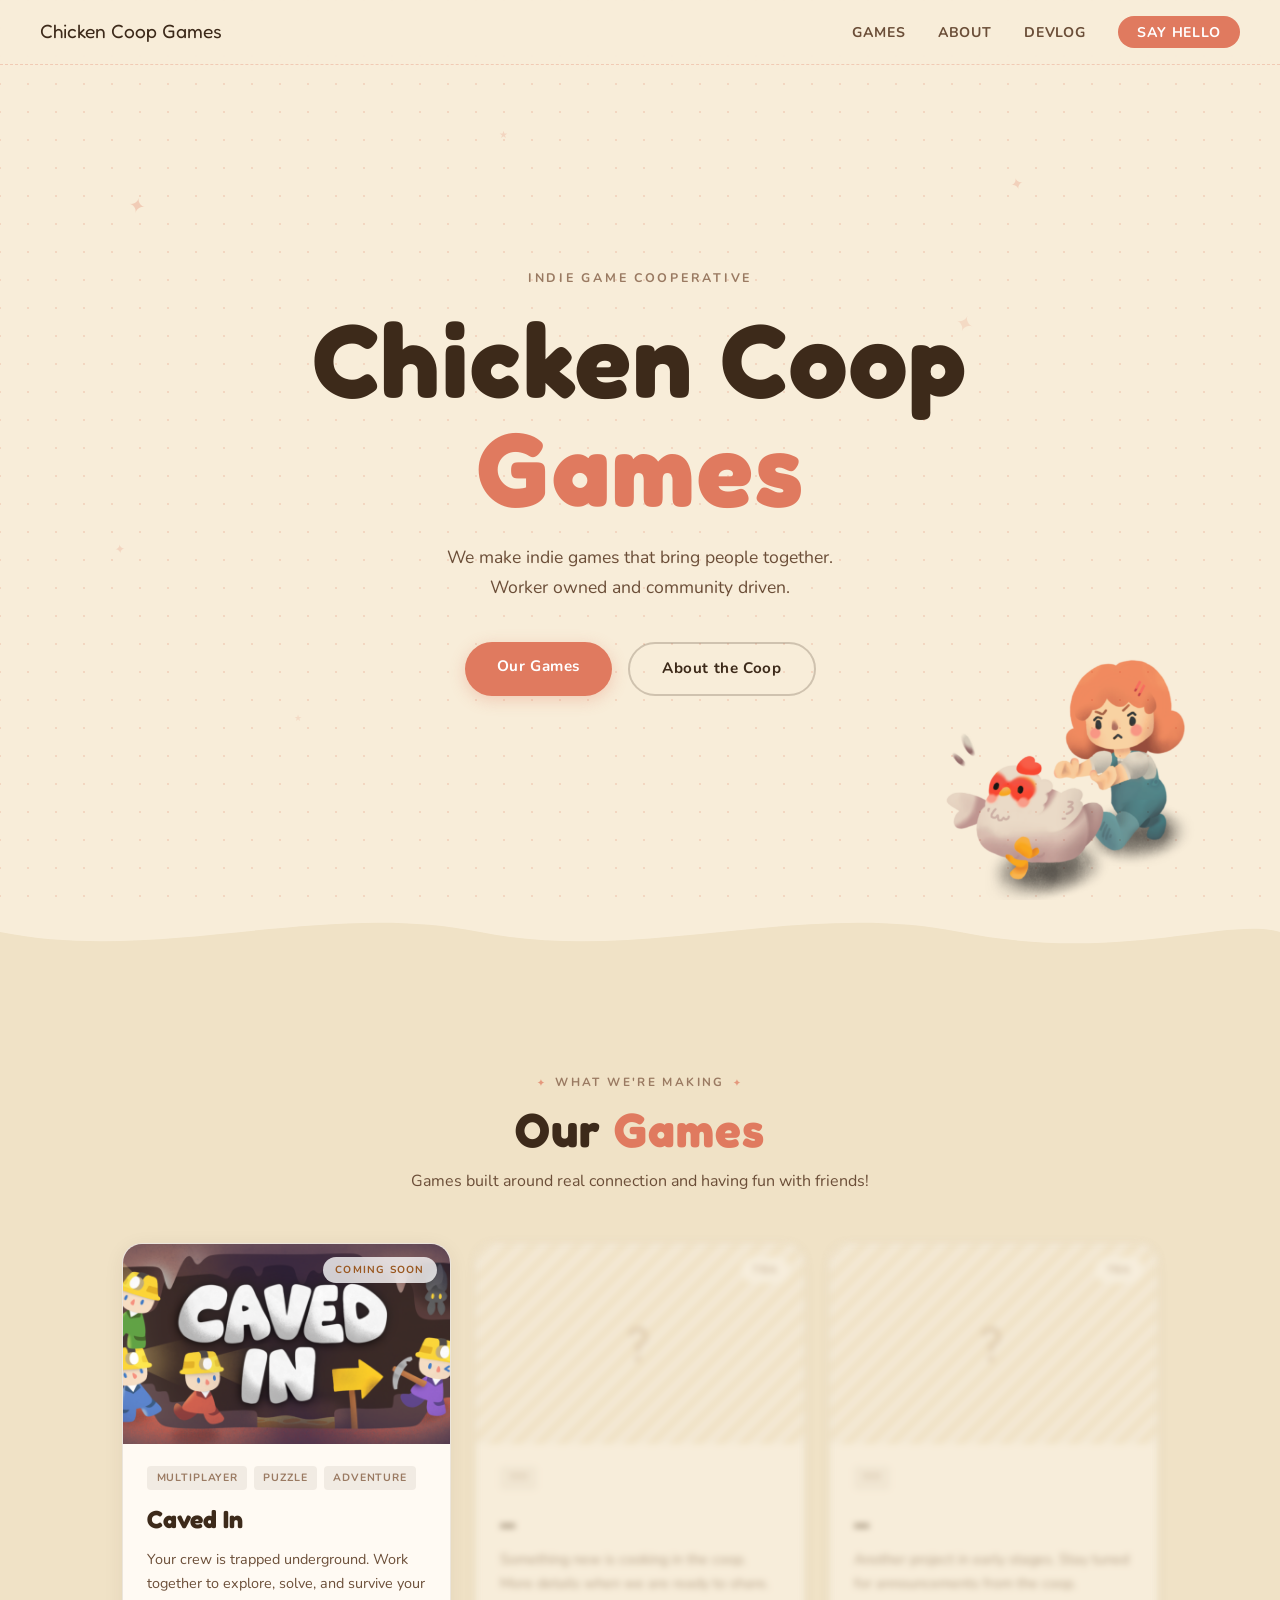
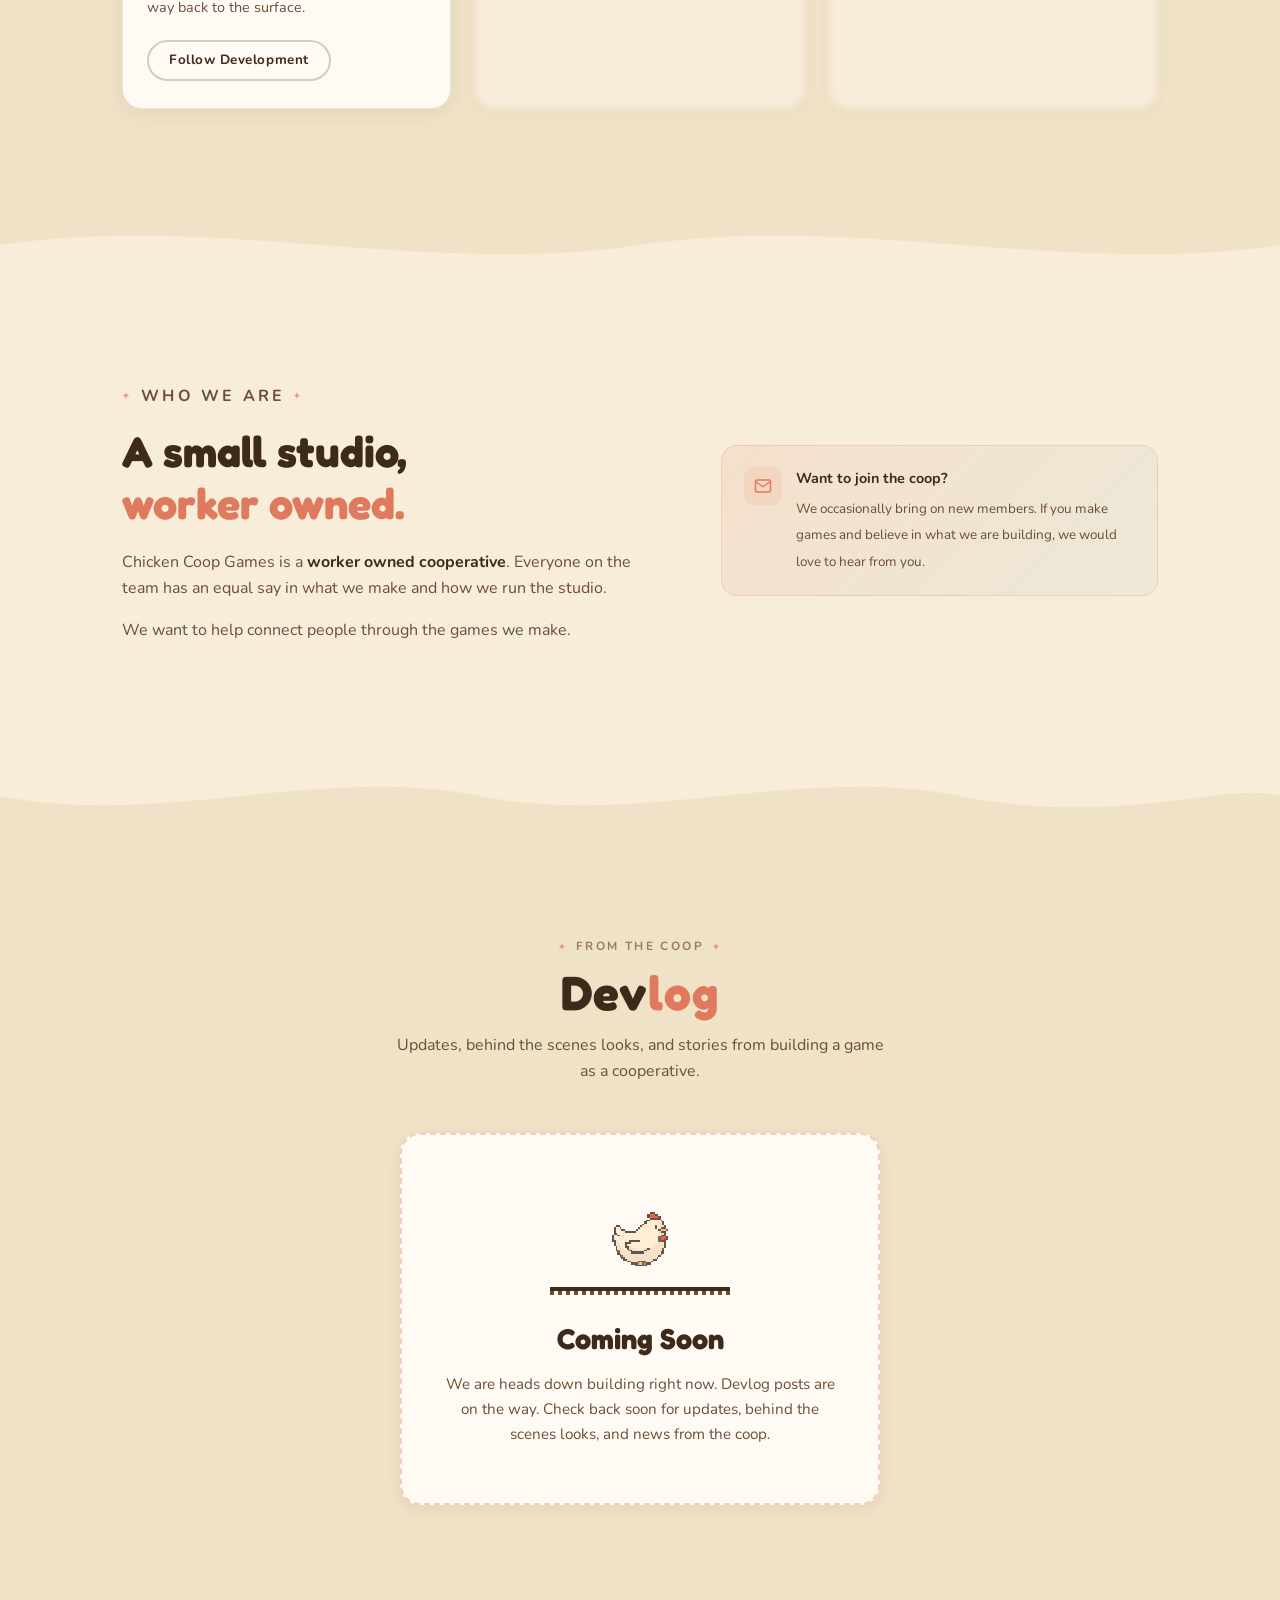
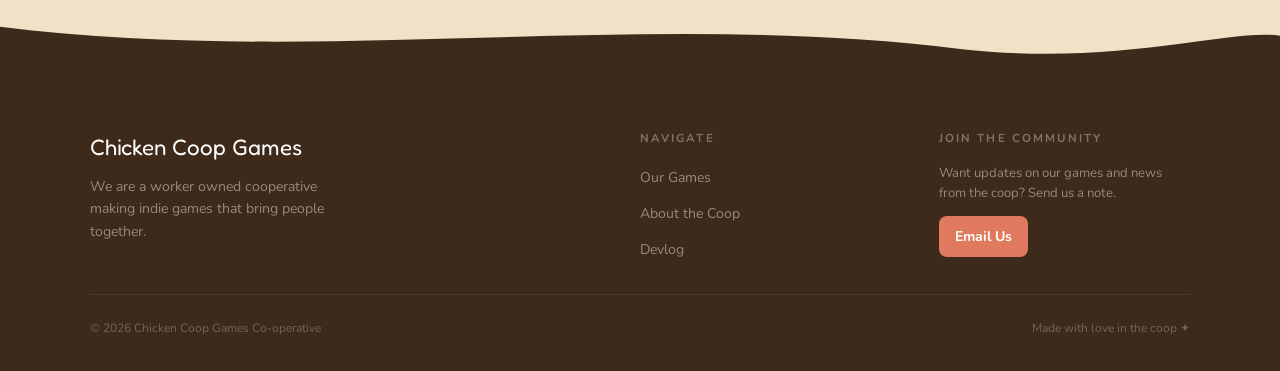
==== commit ff24a5d0: "mobile hardening" ====
--- a/index.html
+++ b/index.html
@@ -25,7 +25,6 @@
   <nav class="nav">
     <a href="#hero" class="nav-brand">
       Chicken Coop Games
-      <span class="nav-pill">Cooperative Studio</span>
     </a>
     <ul class="nav-links" id="navLinks">
       <li><a href="#games">Games</a></li>
--- a/style.css
+++ b/style.css
@@ -17,7 +17,10 @@
   --border:   rgba(61,42,26,0.1);
 }
 
-html { scroll-behavior: smooth; }
+html {
+  scroll-behavior: smooth;
+  scroll-padding-top: 76px;
+}
 
 body {
   font-family: 'Nunito', sans-serif;
@@ -26,6 +29,8 @@
   line-height: 1.65;
   overflow-x: hidden;
 }
+
+img { max-width: 100%; }
 
 .container { max-width: 1100px; margin: 0 auto; padding: 0 2rem; }
 
@@ -101,8 +106,12 @@
   border: none;
   cursor: pointer;
   flex-direction: column;
+  align-items: center;
+  justify-content: center;
   gap: 5px;
-  padding: 4px;
+  width: 44px;
+  height: 44px;
+  padding: 0;
 }
 
 .nav-toggle span { display: block; width: 24px; height: 2px; background: var(--text); border-radius: 2px; }
@@ -656,6 +665,8 @@
 
 /* ── RESPONSIVE ── */
 @media (max-width: 820px) {
+  .nav { padding: 0.85rem 1.5rem; }
+  .container { padding: 0 1.5rem; }
   .about-grid { grid-template-columns: 1fr; gap: 2.5rem; }
   .footer-inner { grid-template-columns: 1fr 1fr; }
   .footer-brand { grid-column: 1 / -1; }
@@ -667,6 +678,18 @@
 }
 
 @media (max-width: 640px) {
+  html { scroll-padding-top: 68px; }
+
+  .nav {
+    padding: 0.7rem 1rem;
+  }
+
+  .nav-brand {
+    max-width: calc(100% - 56px);
+    font-size: clamp(1rem, 5vw, 1.15rem);
+    line-height: 1.15;
+  }
+
   .nav-links {
     display: none;
     position: absolute;
@@ -674,14 +697,83 @@
     background: rgba(248,237,217,0.98);
     flex-direction: column;
     align-items: flex-start;
-    padding: 1.5rem 2.5rem;
-    gap: 1.1rem;
+    padding: 1rem;
+    gap: 0.25rem;
     border-bottom: 1.5px dashed rgba(224,122,95,0.3);
-  }
+    box-shadow: 0 12px 30px rgba(61,42,26,0.08);
+  }
+
+  .nav-links li,
+  .nav-links a {
+    width: 100%;
+  }
+
+  .nav-links a {
+    display: block;
+    padding: 0.85rem 0;
+  }
+
+  .nav-cta {
+    display: inline-flex !important;
+    justify-content: center;
+    margin-top: 0.25rem;
+    width: 100%;
+    padding: 0.72rem 1rem;
+  }
+
   .nav-links.open { display: flex; }
   .nav-toggle { display: flex; }
+
+  #hero {
+    min-height: 100svh;
+    padding: 6.5rem 1rem 3rem;
+  }
+
+  .hero-title {
+    font-size: clamp(2.65rem, 14vw, 3.5rem);
+    max-width: 100%;
+  }
+
+  .hero-desc {
+    max-width: 34rem;
+    margin-bottom: 2rem;
+  }
+
+  .hero-ctas {
+    width: min(100%, 19rem);
+    margin: 0 auto;
+  }
+
+  .hero-ctas .btn {
+    width: 100%;
+  }
+
+  .container { padding: 0 1rem; }
+  .section { padding: 3.5rem 0; }
+  .section-header { margin-bottom: 2rem; }
+  .section-label { letter-spacing: 0.14em; }
+  .section-blurb { font-size: 0.95rem; }
+
+  .game-body { padding: 1.15rem 1.1rem 1.35rem; }
+  .game-thumb { height: 180px; }
+  .btn { padding: 0.72rem 1.3rem; }
+  .btn-sm { width: 100%; text-align: center; }
+
+  .about-grid { gap: 2rem; }
+  .join-box { padding: 1.15rem; }
+  .devlog-coming-soon { padding: 2.5rem 1.25rem; }
+  .pixel-stage { width: min(180px, 100%); }
+
   .footer-inner { grid-template-columns: 1fr; gap: 1.5rem; }
+  footer { padding: 2.75rem 1rem 1.5rem; }
   .footer-bottom { flex-direction: column; gap: 0.4rem; }
   .value-grid { grid-template-columns: 1fr; }
   .stats-row { grid-template-columns: 1fr; }
 }
+
+@media (max-width: 380px) {
+  .hero-title { font-size: clamp(2.35rem, 13vw, 2.8rem); }
+  .section-title { font-size: 2rem; }
+  .section-label { font-size: 0.68rem; gap: 0.35rem; }
+  .join-box { flex-direction: column; }
+}
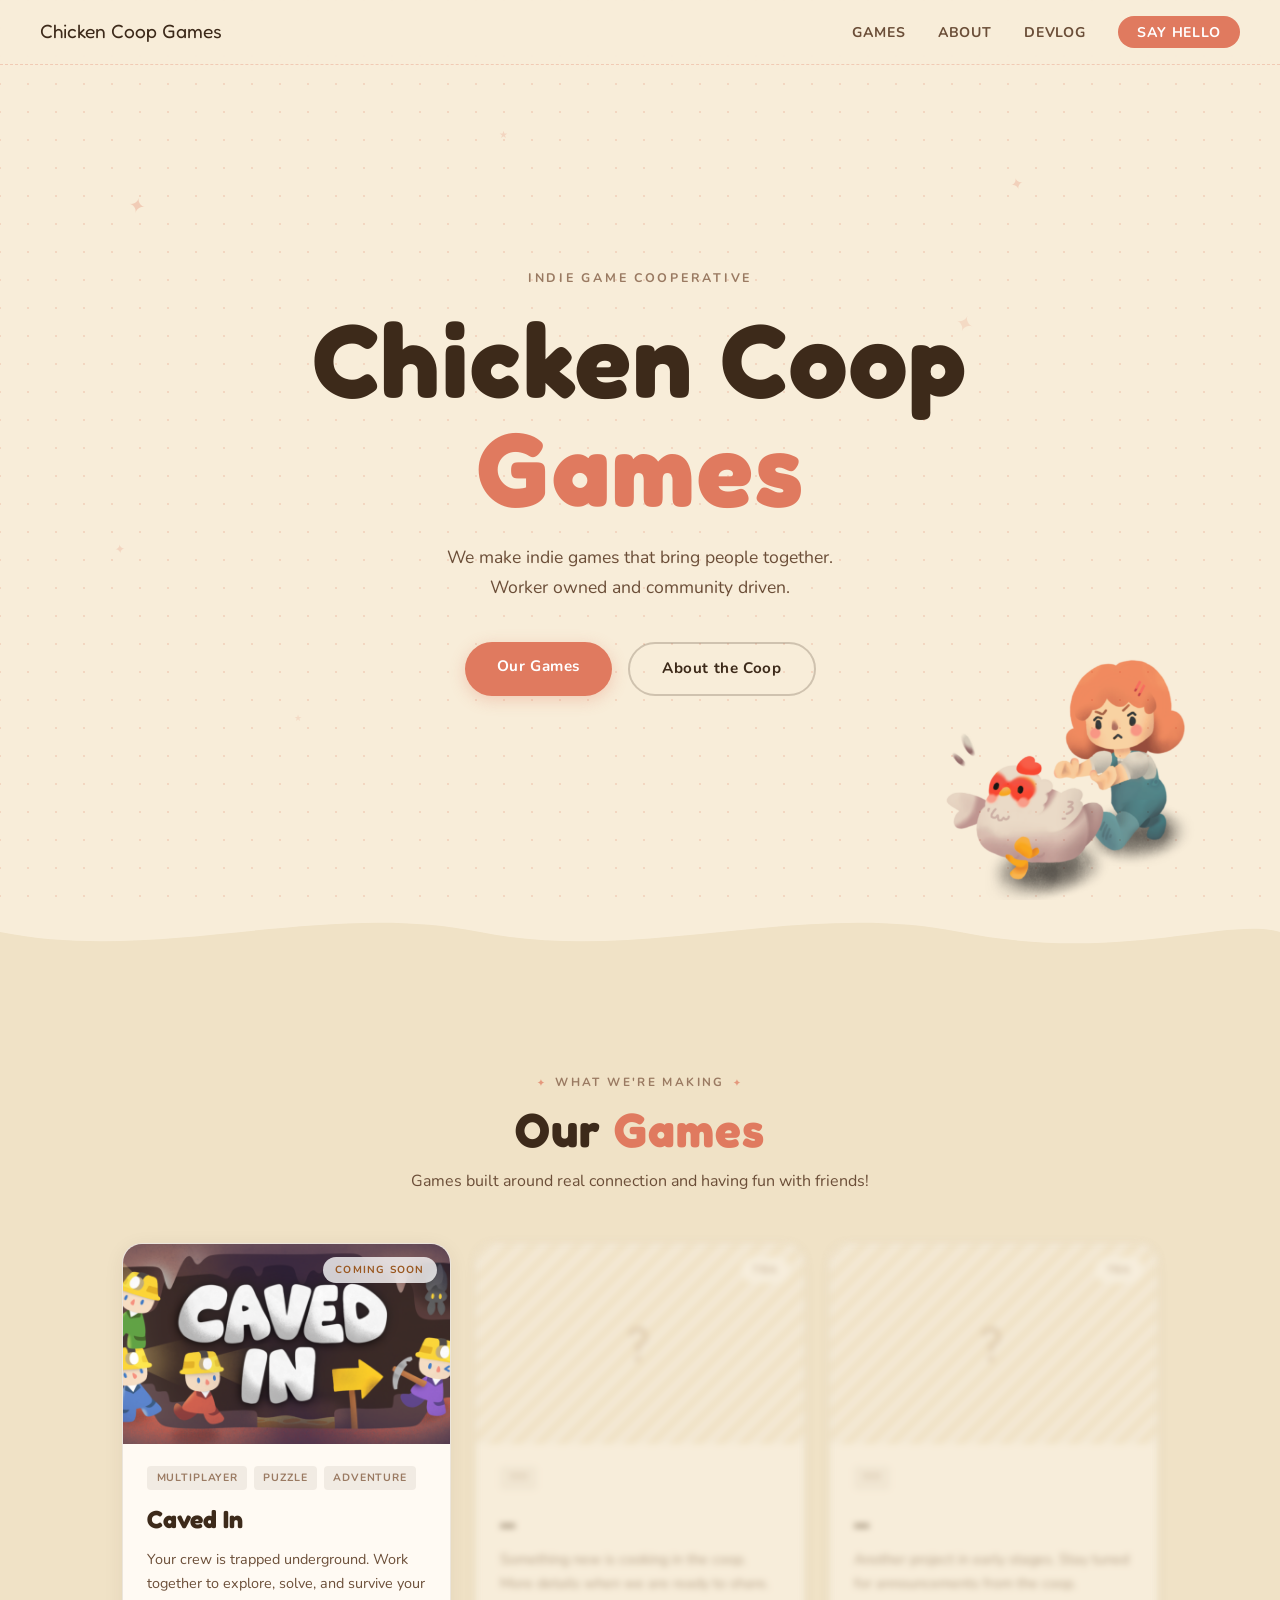
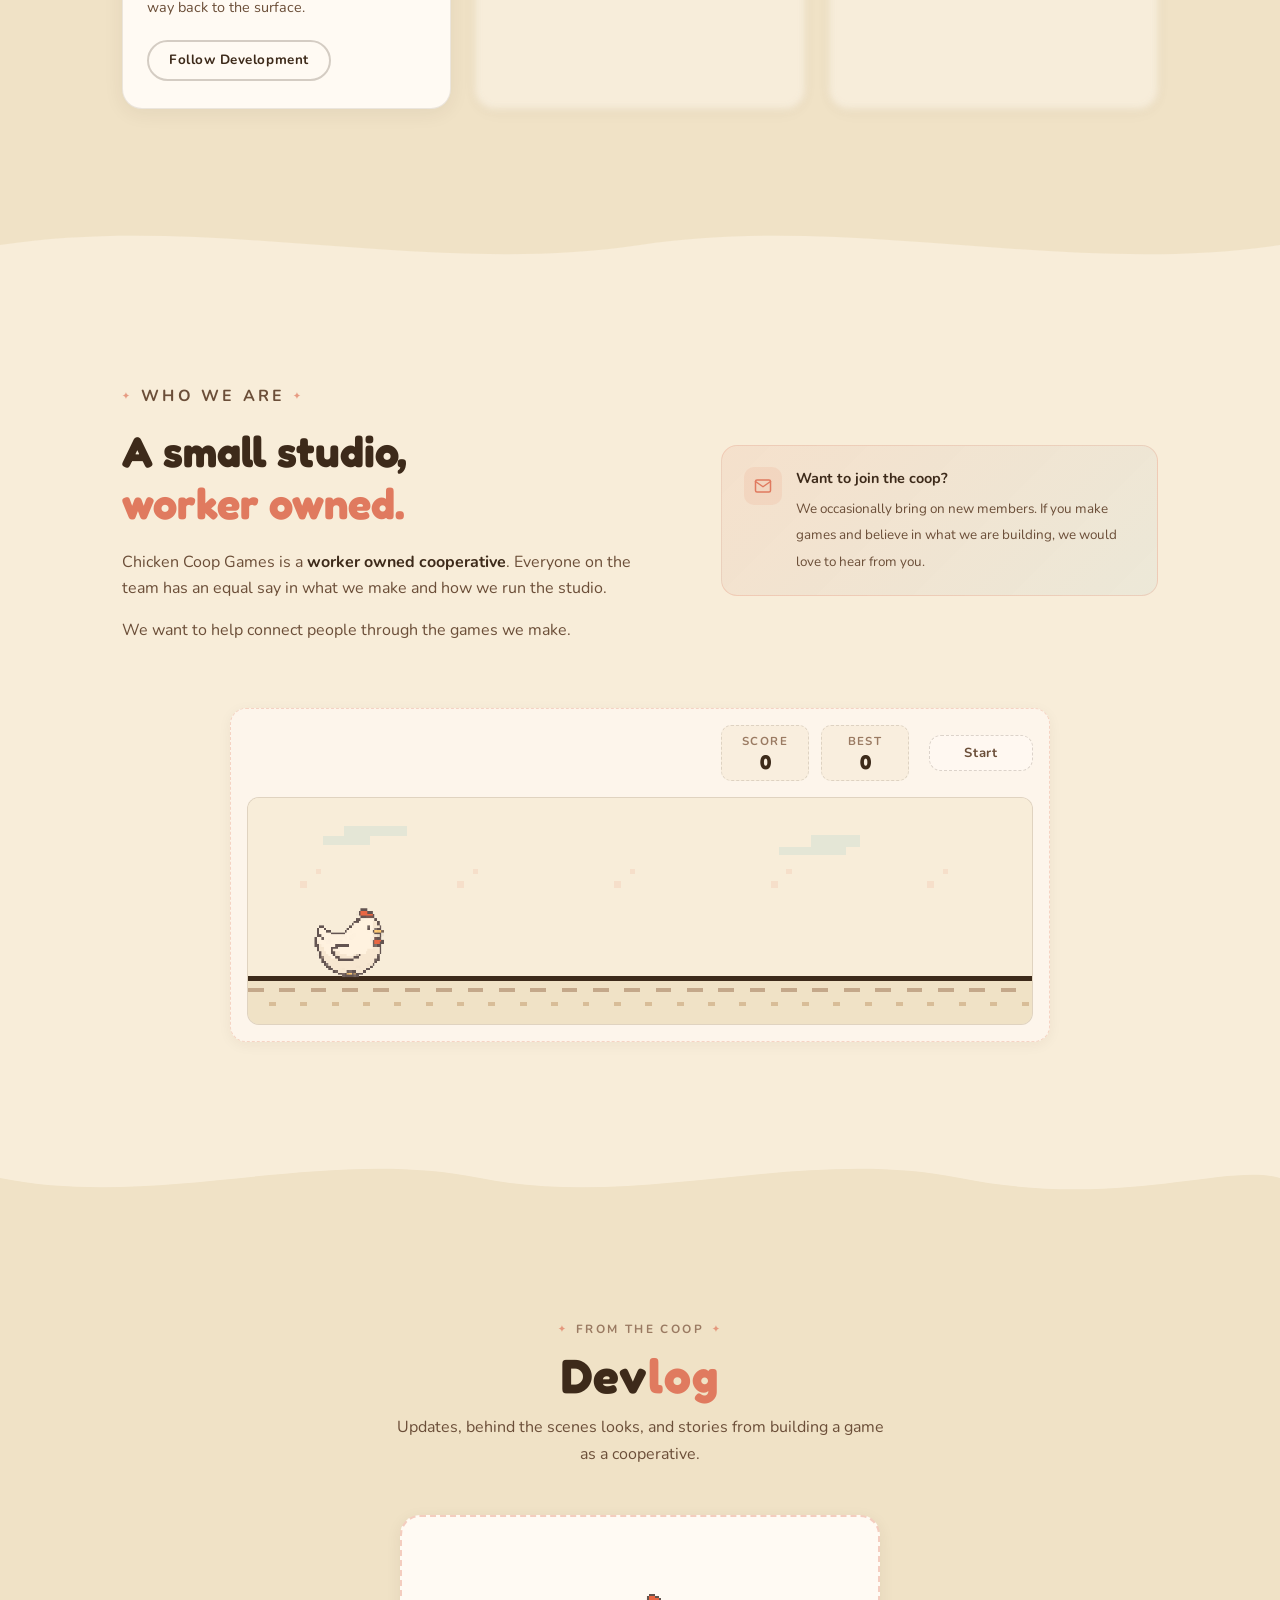
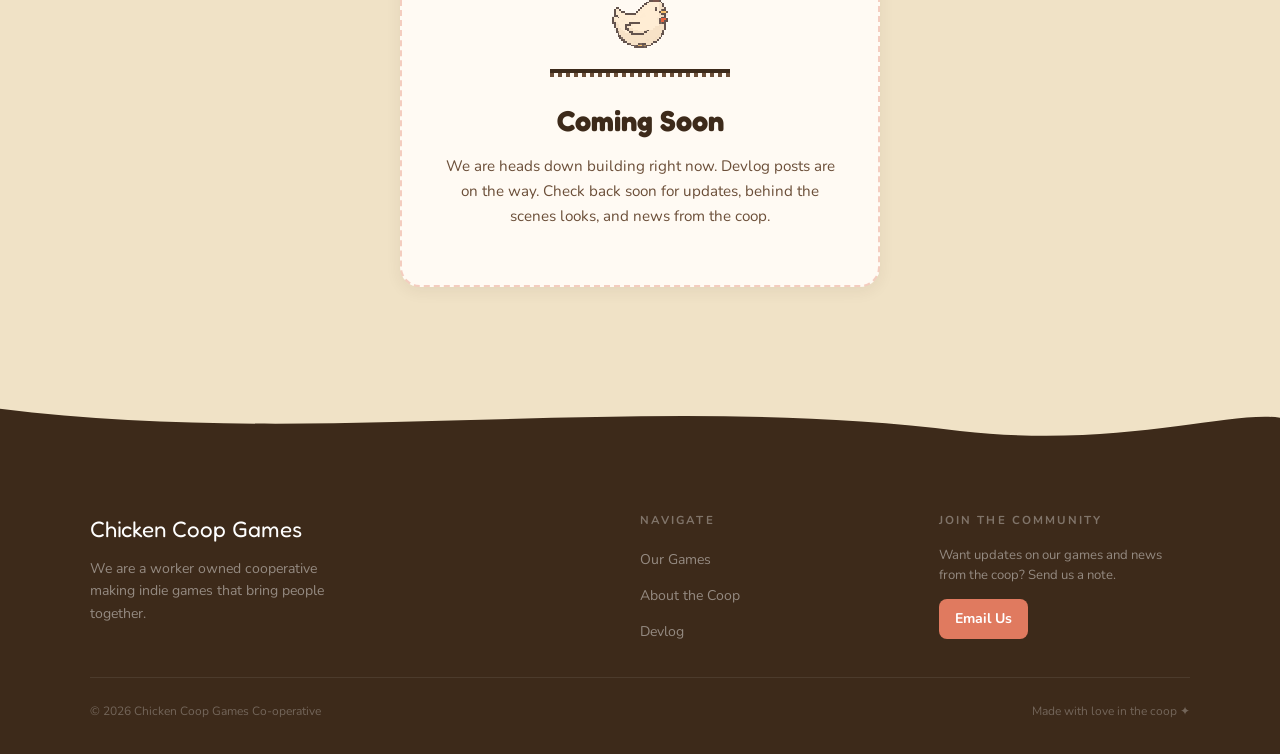
==== commit cb387d3e: "added minigame" ====
--- a/index.html
+++ b/index.html
@@ -117,6 +117,7 @@
         </div>
 
       </div>
+
     </div>
   </section>
 
@@ -152,6 +153,22 @@
           </div>
         </div>
 
+      </div>
+
+      <div class="runner-panel runner-panel-lowkey" id="coop-runner">
+        <div class="runner-scoreboard" aria-live="polite">
+          <span>Score <strong id="runnerScore">0</strong></span>
+          <span>Best <strong id="runnerBest">0</strong></span>
+        </div>
+
+        <button class="btn btn-primary runner-button" id="runnerButton" type="button">Start</button>
+
+        <div class="runner-frame">
+          <canvas id="runnerCanvas" class="runner-canvas" width="900" height="260" tabindex="0" aria-label="Coop Runner mini game"></canvas>
+          <div class="runner-overlay" id="runnerOverlay" aria-live="polite">
+            <span id="runnerState">Ready</span>
+          </div>
+        </div>
       </div>
     </div>
   </section>
--- a/style.css
+++ b/style.css
@@ -390,6 +390,149 @@
 
 .game-desc { font-size: 0.9rem; color: var(--text-2); line-height: 1.65; margin-bottom: 1.25rem; }
 
+/* ── RUNNER MINI GAME ── */
+.runner-panel {
+  margin-top: 2rem;
+  background: var(--card);
+  border: 1.5px solid var(--border);
+  border-radius: 20px;
+  box-shadow: 0 4px 20px var(--shadow);
+  padding: clamp(1.1rem, 3vw, 1.6rem);
+  display: grid;
+  grid-template-columns: minmax(0, 1fr) auto;
+  gap: 1rem 1.25rem;
+  align-items: end;
+}
+
+.runner-panel-lowkey {
+  max-width: 820px;
+  margin: clamp(2rem, 5vw, 3rem) auto 0;
+  background: rgba(255,250,243,0.68);
+  border-style: dashed;
+  border-color: rgba(224,122,95,0.28);
+  border-radius: 16px;
+  box-shadow: 0 3px 14px rgba(61,42,26,0.05);
+  padding: clamp(0.8rem, 2vw, 1rem);
+  align-items: center;
+}
+
+.runner-scoreboard {
+  display: flex;
+  gap: 0.75rem;
+  justify-content: flex-end;
+  flex-wrap: wrap;
+  font-size: 0.72rem;
+  font-weight: 700;
+  letter-spacing: 0.12em;
+  text-transform: uppercase;
+  color: var(--muted);
+}
+
+.runner-scoreboard span {
+  min-width: 88px;
+  border: 1.5px dashed rgba(61,42,26,0.14);
+  border-radius: 10px;
+  padding: 0.4rem 0.65rem;
+  background: rgba(240,226,198,0.35);
+  text-align: center;
+}
+
+.runner-scoreboard strong {
+  display: block;
+  font-family: 'Fredoka One', cursive;
+  font-size: 1.25rem;
+  line-height: 1.1;
+  color: var(--text);
+  letter-spacing: 0;
+}
+
+.runner-frame {
+  grid-column: 1 / -1;
+  position: relative;
+  overflow: hidden;
+  border: 1.5px solid rgba(61,42,26,0.13);
+  border-radius: 12px;
+  background: #f8edd9;
+  box-shadow: inset 0 -8px 0 rgba(61,42,26,0.04);
+  touch-action: manipulation;
+}
+
+.runner-canvas {
+  display: block;
+  width: 100%;
+  aspect-ratio: 900 / 260;
+  height: auto;
+  image-rendering: pixelated;
+  image-rendering: crisp-edges;
+  outline: none;
+}
+
+.runner-canvas:focus-visible {
+  box-shadow: inset 0 0 0 3px rgba(224,122,95,0.55);
+}
+
+.runner-overlay {
+  position: absolute;
+  inset: 0;
+  display: flex;
+  align-items: center;
+  justify-content: center;
+  pointer-events: none;
+  color: var(--text);
+  font-family: 'Fredoka One', cursive;
+  font-size: clamp(1.6rem, 6vw, 3.2rem);
+  text-shadow:
+    2px 2px 0 rgba(255,250,243,0.9),
+    -2px 2px 0 rgba(255,250,243,0.9),
+    2px -2px 0 rgba(255,250,243,0.9),
+    -2px -2px 0 rgba(255,250,243,0.9);
+  opacity: 0;
+  transform: translateY(4px);
+  transition: opacity 0.15s, transform 0.15s;
+}
+
+.runner-overlay span {
+  position: relative;
+  z-index: 1;
+}
+
+.runner-overlay.show {
+  opacity: 1;
+  transform: translateY(0);
+}
+
+.runner-overlay.game-over {
+  overflow: hidden;
+}
+
+.runner-overlay.game-over::after {
+  content: '';
+  position: absolute;
+  inset: 0;
+  z-index: 2;
+  background: rgba(61,42,26,0.28);
+}
+
+.runner-button {
+  justify-self: end;
+  min-width: 6.5rem;
+  background: rgba(255,250,243,0.68);
+  color: var(--text-2);
+  border: 1.5px dashed rgba(61,42,26,0.18);
+  border-radius: 12px;
+  box-shadow: none;
+  padding: 0.5rem 1rem;
+  font-size: 0.82rem;
+  letter-spacing: 0.06em;
+}
+
+.runner-button:hover {
+  background: rgba(240,226,198,0.56);
+  color: var(--text);
+  border-color: rgba(224,122,95,0.35);
+  box-shadow: none;
+}
+
 /* ── ABOUT ── */
 .about-grid {
   display: grid;
@@ -671,6 +814,8 @@
   .footer-inner { grid-template-columns: 1fr 1fr; }
   .footer-brand { grid-column: 1 / -1; }
   .games-grid { grid-template-columns: 1fr 1fr; }
+  .runner-panel { grid-template-columns: 1fr; align-items: start; }
+  .runner-scoreboard { justify-content: flex-start; }
 }
 
 @media (max-width: 540px) {
@@ -756,6 +901,11 @@
 
   .game-body { padding: 1.15rem 1.1rem 1.35rem; }
   .game-thumb { height: 180px; }
+  .runner-panel { margin-top: 1.5rem; border-radius: 16px; }
+  .runner-frame { border-radius: 10px; }
+  .runner-scoreboard { gap: 0.5rem; }
+  .runner-scoreboard span { min-width: calc(50% - 0.25rem); }
+  .runner-button { width: 100%; }
   .btn { padding: 0.72rem 1.3rem; }
   .btn-sm { width: 100%; text-align: center; }
 
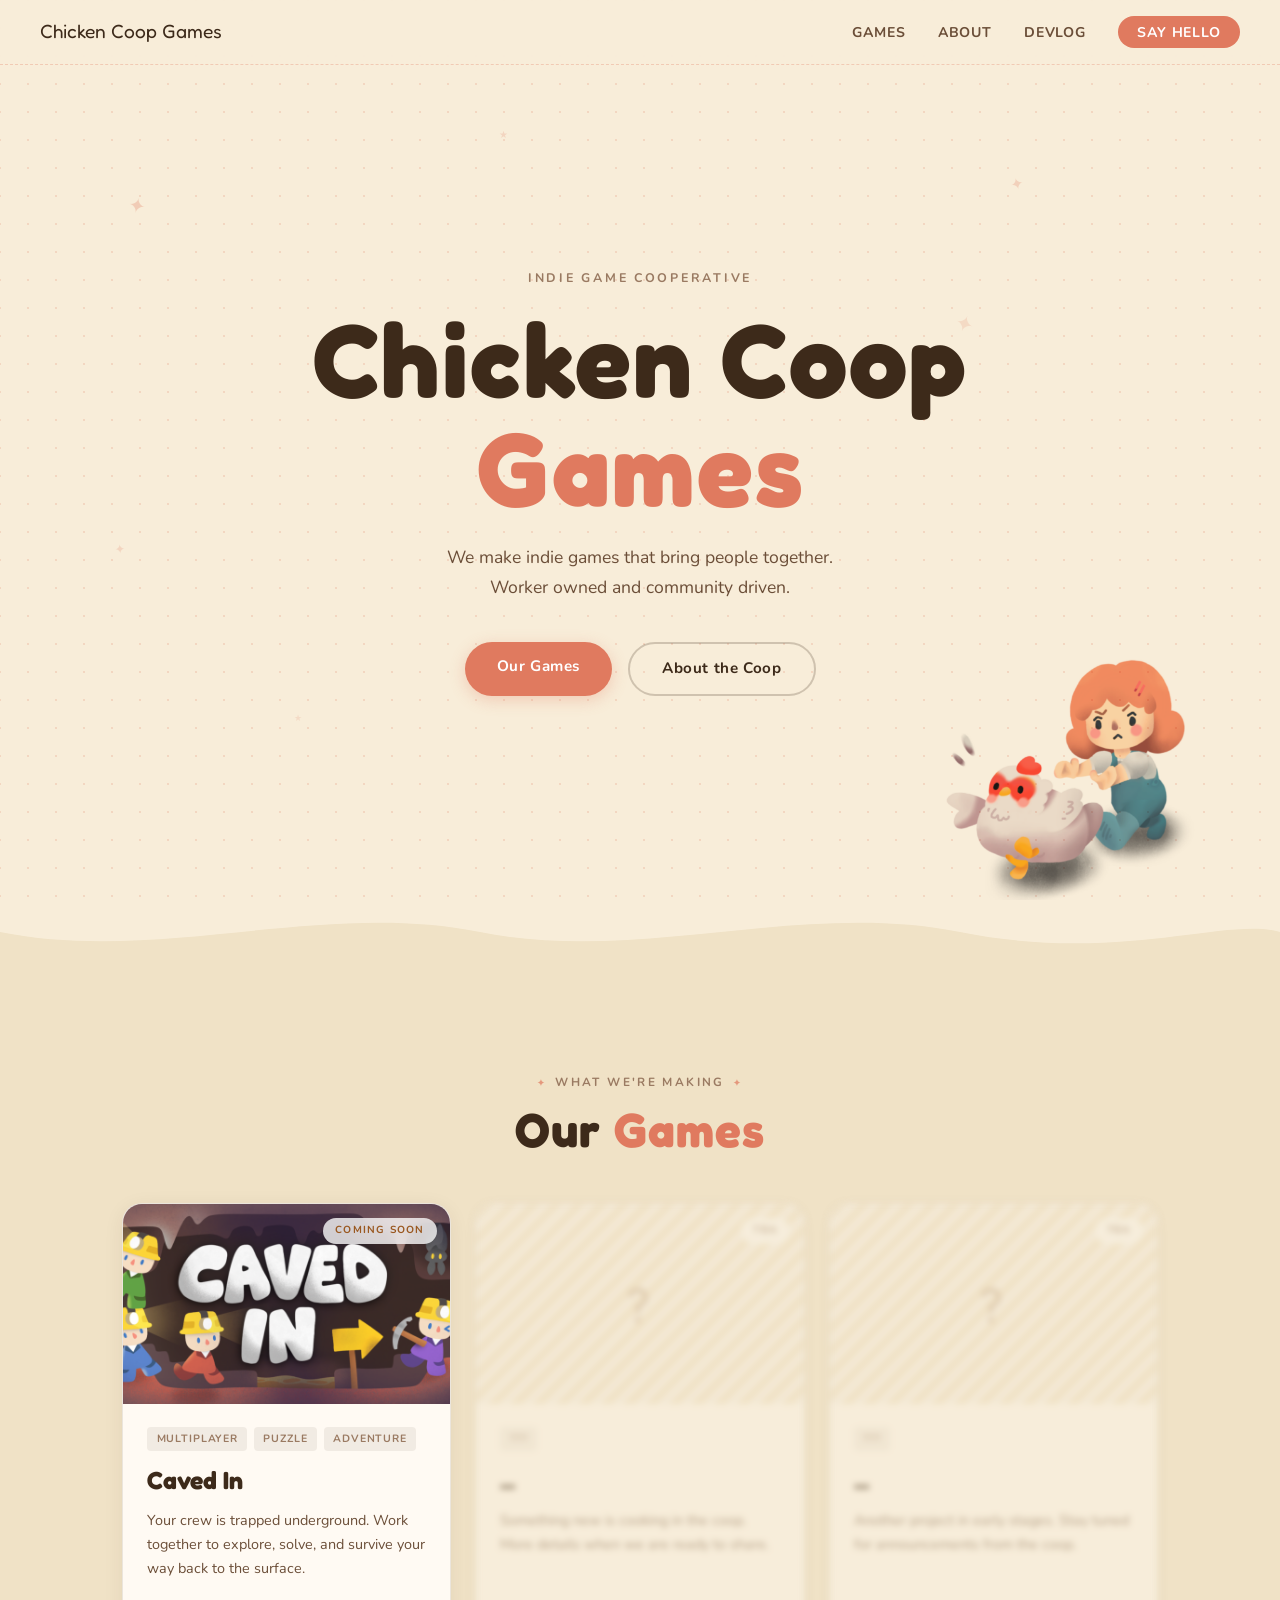
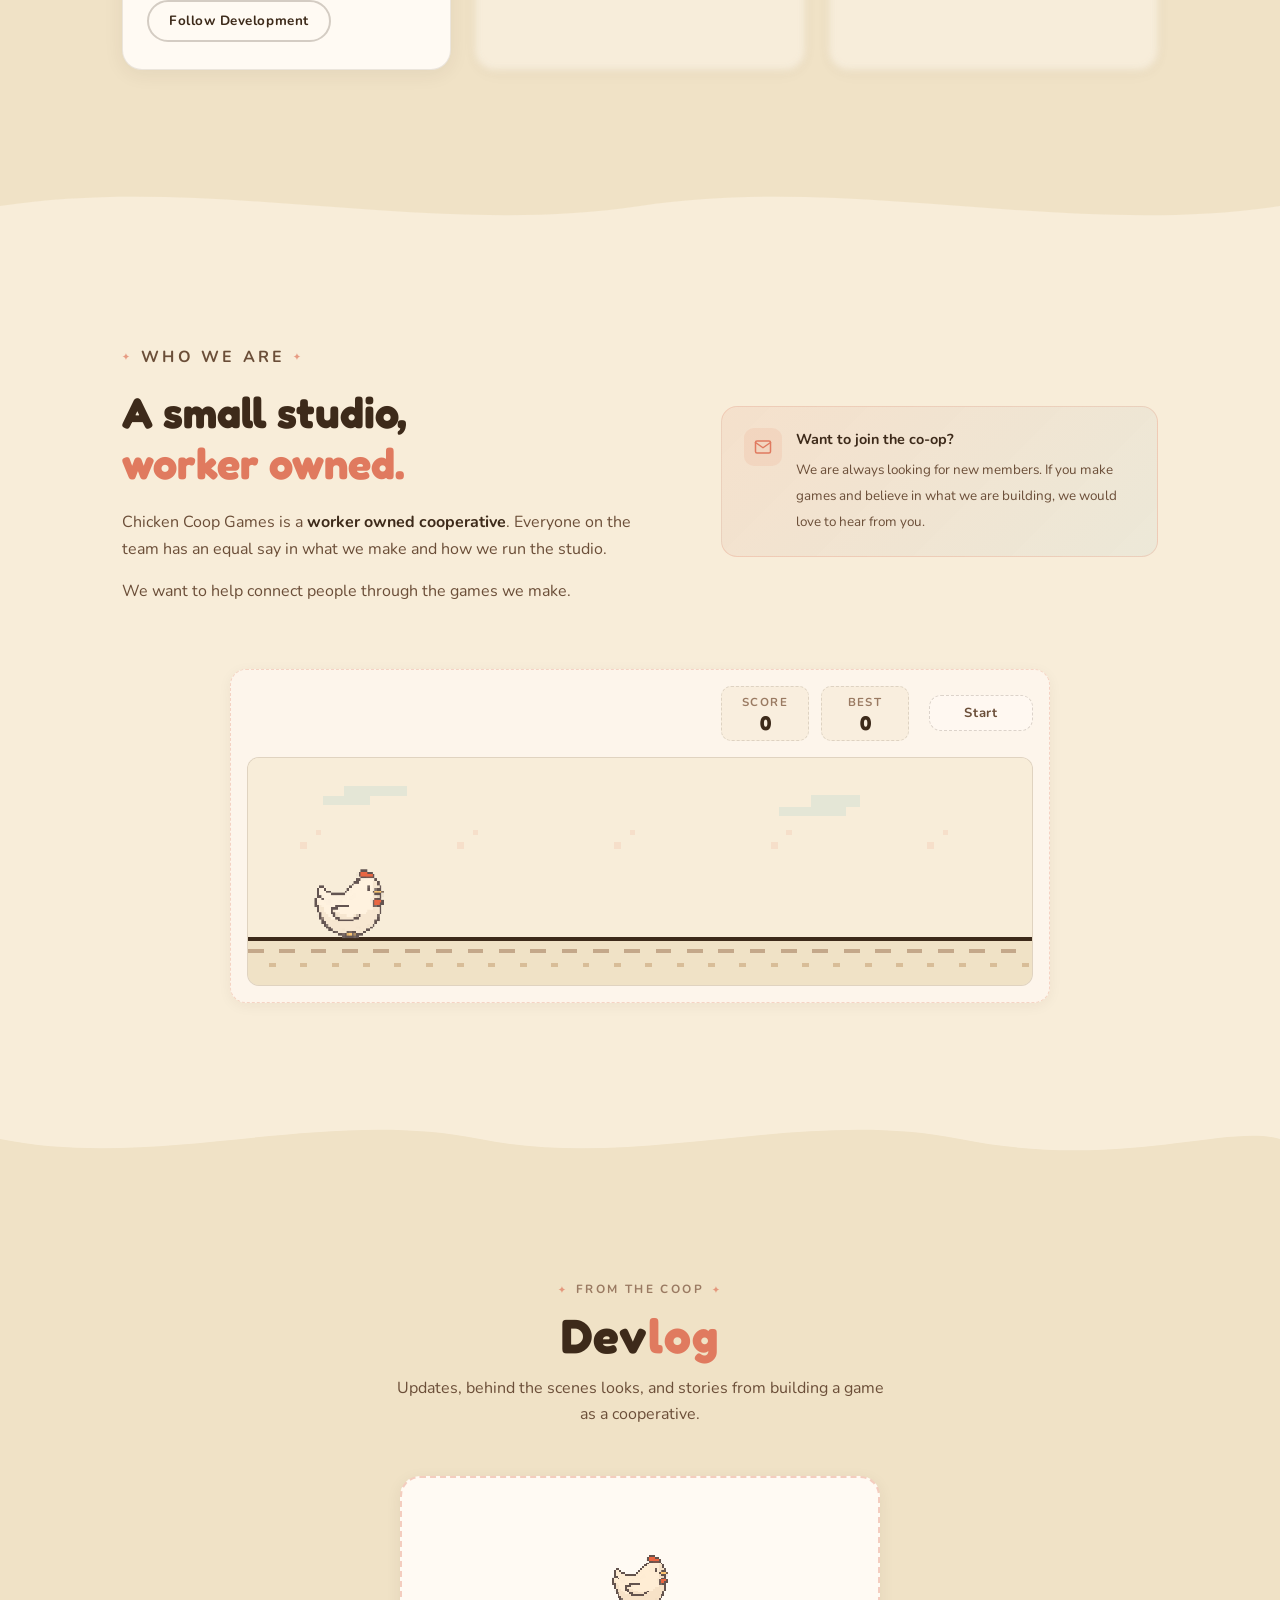
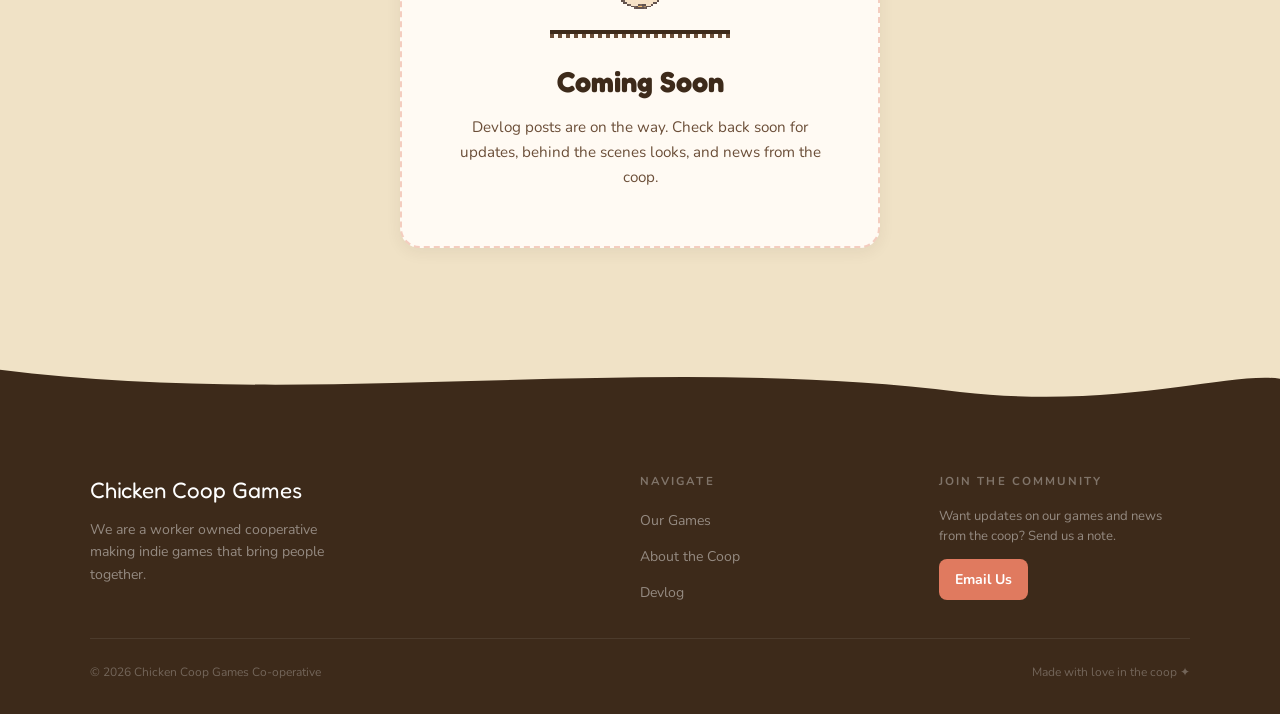
==== commit 2c0b0bbb: "edit text" ====
--- a/index.html
+++ b/index.html
@@ -39,12 +39,12 @@
 
   <!-- HERO -->
   <section id="hero">
-    <span class="sparkle" style="top:21%;left:10%;font-size:1.3rem;opacity:0.28;transform:rotate(12deg)">✦</span>
-    <span class="sparkle" style="top:60%;left:9%;font-size:0.8rem;opacity:0.2;transform:rotate(-5deg)">✦</span>
-    <span class="sparkle" style="top:19%;right:20%;font-size:1rem;opacity:0.24;transform:rotate(-15deg)">✦</span>
-    <span class="sparkle" style="top:34%;right:24%;font-size:1.4rem;opacity:0.16;transform:rotate(20deg)">✦</span>
-    <span class="sparkle" style="top:14%;left:39%;font-size:0.65rem;opacity:0.2">★</span>
-    <span class="sparkle" style="top:79%;left:23%;font-size:0.55rem;opacity:0.15">★</span>
+    <span class="sparkle sparkle-1">✦</span>
+    <span class="sparkle sparkle-2">✦</span>
+    <span class="sparkle sparkle-3">✦</span>
+    <span class="sparkle sparkle-4">✦</span>
+    <span class="sparkle sparkle-5">★</span>
+    <span class="sparkle sparkle-6">★</span>
 
     <p class="hero-kicker">Indie Game Cooperative</p>
     <h1 class="hero-title">Chicken Coop<br><span class="pop">Games</span></h1>
@@ -57,10 +57,10 @@
     <img src="images/chicken-chase.png" alt="" class="hero-character" aria-hidden="true">
   </section>
 
-  <!-- Wave: hero (#f8edd9) → games (#f0e2c6) -->
-  <div class="wave-wrap" style="background:#f8edd9;">
-    <svg viewBox="0 0 1440 72" xmlns="http://www.w3.org/2000/svg" preserveAspectRatio="none">
-      <path d="M0,36 C180,72 360,0 540,36 C720,72 900,0 1080,36 C1260,72 1380,18 1440,36 L1440,72 H0Z" fill="#f0e2c6"/>
+  <!-- Wave: hero to games -->
+  <div class="wave-wrap wave-bg-primary">
+    <svg viewBox="0 0 1440 72" xmlns="http://www.w3.org/2000/svg" preserveAspectRatio="none">
+      <path class="wave-fill-alt" d="M0,36 C180,72 360,0 540,36 C720,72 900,0 1080,36 C1260,72 1380,18 1440,36 L1440,72 H0Z"/>
     </svg>
   </div>
 
@@ -70,7 +70,7 @@
       <div class="section-header">
         <p class="section-label">What we're making</p>
         <h2 class="section-title">Our <span class="pop">Games</span></h2>
-        <p class="section-blurb">Games built around real connection and having fun with friends!</p>
+        <!--<p class="section-blurb">Games built around having fun with friends</p>-->
       </div>
 
       <div class="games-grid">
@@ -95,7 +95,7 @@
         <div class="game-card game-card-ghost">
           <div class="game-thumb game-thumb-tba">
             <span class="tba-label">?</span>
-            <div class="game-status" style="color:var(--muted);">TBA</div>
+            <div class="game-status s-tba">TBA</div>
           </div>
           <div class="game-body">
             <div class="game-tags"><span class="tag">???</span></div>
@@ -107,7 +107,7 @@
         <div class="game-card game-card-ghost">
           <div class="game-thumb game-thumb-tba">
             <span class="tba-label">?</span>
-            <div class="game-status" style="color:var(--muted);">TBA</div>
+            <div class="game-status s-tba">TBA</div>
           </div>
           <div class="game-body">
             <div class="game-tags"><span class="tag">???</span></div>
@@ -121,10 +121,10 @@
     </div>
   </section>
 
-  <!-- Wave: games (#f0e2c6) → about (#f8edd9) -->
-  <div class="wave-wrap" style="background:#f0e2c6;">
-    <svg viewBox="0 0 1440 72" xmlns="http://www.w3.org/2000/svg" preserveAspectRatio="none">
-      <path d="M0,36 C240,0 480,72 720,36 C960,0 1200,72 1440,36 L1440,72 H0Z" fill="#f8edd9"/>
+  <!-- Wave: games to about -->
+  <div class="wave-wrap wave-bg-alt">
+    <svg viewBox="0 0 1440 72" xmlns="http://www.w3.org/2000/svg" preserveAspectRatio="none">
+      <path class="wave-fill-primary" d="M0,36 C240,0 480,72 720,36 C960,0 1200,72 1440,36 L1440,72 H0Z"/>
     </svg>
   </div>
 
@@ -134,7 +134,7 @@
       <div class="about-grid">
 
         <div class="about-text">
-          <p class="section-label" style="display:inline-flex;margin-bottom:1rem;">Who we are</p>
+          <p class="section-label about-label">Who we are</p>
           <h2>A small studio,<br><span class="pop">worker owned.</span></h2>
           <p>Chicken Coop Games is a <strong>worker owned cooperative</strong>. Everyone on the team has an equal say in what we make and how we run the studio.</p>
           <p>We want to help connect people through the games we make.</p>
@@ -144,11 +144,11 @@
         <div class="about-side">
           <div class="join-box">
             <div class="join-icon">
-              <svg viewBox="0 0 24 24" fill="none" stroke="#e07a5f" stroke-width="2" stroke-linecap="round" stroke-linejoin="round"><path d="M4 4h16c1.1 0 2 .9 2 2v12c0 1.1-.9 2-2 2H4c-1.1 0-2-.9-2-2V6c0-1.1.9-2 2-2z"/><polyline points="22,6 12,13 2,6"/></svg>
+              <svg viewBox="0 0 24 24" fill="none" stroke="currentColor" stroke-width="2" stroke-linecap="round" stroke-linejoin="round"><path d="M4 4h16c1.1 0 2 .9 2 2v12c0 1.1-.9 2-2 2H4c-1.1 0-2-.9-2-2V6c0-1.1.9-2 2-2z"/><polyline points="22,6 12,13 2,6"/></svg>
             </div>
             <div>
-              <strong>Want to join the coop?</strong>
-              <span>We occasionally bring on new members. If you make games and believe in what we are building, we would love to hear from you.</span>
+              <strong>Want to join the co-op?</strong>
+              <span>We are always looking for new members. If you make games and believe in what we are building, we would love to hear from you.</span>
             </div>
           </div>
         </div>
@@ -173,10 +173,10 @@
     </div>
   </section>
 
-  <!-- Wave: about (#f8edd9) → devlog (#f0e2c6) -->
-  <div class="wave-wrap" style="background:#f8edd9;">
-    <svg viewBox="0 0 1440 72" xmlns="http://www.w3.org/2000/svg" preserveAspectRatio="none">
-      <path d="M0,36 C180,72 360,0 540,36 C720,72 900,0 1080,36 C1260,72 1380,18 1440,36 L1440,72 H0Z" fill="#f0e2c6"/>
+  <!-- Wave: about to devlog -->
+  <div class="wave-wrap wave-bg-primary">
+    <svg viewBox="0 0 1440 72" xmlns="http://www.w3.org/2000/svg" preserveAspectRatio="none">
+      <path class="wave-fill-alt" d="M0,36 C180,72 360,0 540,36 C720,72 900,0 1080,36 C1260,72 1380,18 1440,36 L1440,72 H0Z"/>
     </svg>
   </div>
 
@@ -201,15 +201,15 @@
           <div class="pixel-ground"></div>
         </div>
         <h3>Coming Soon</h3>
-        <p>We are heads down building right now. Devlog posts are on the way. Check back soon for updates, behind the scenes looks, and news from the coop.</p>
-      </div>
-    </div>
-  </section>
-
-  <!-- Wave: devlog (#f0e2c6) → footer (#3d2a1a) -->
-  <div class="wave-wrap" style="background:#f0e2c6;">
-    <svg viewBox="0 0 1440 72" xmlns="http://www.w3.org/2000/svg" preserveAspectRatio="none">
-      <path d="M0,20 C360,65 720,0 1080,45 C1260,65 1380,22 1440,30 L1440,72 H0Z" fill="#3d2a1a"/>
+        <p>Devlog posts are on the way. Check back soon for updates, behind the scenes looks, and news from the coop.</p>
+      </div>
+    </div>
+  </section>
+
+  <!-- Wave: devlog to footer -->
+  <div class="wave-wrap wave-bg-alt">
+    <svg viewBox="0 0 1440 72" xmlns="http://www.w3.org/2000/svg" preserveAspectRatio="none">
+      <path class="wave-fill-dark" d="M0,20 C360,65 720,0 1080,45 C1260,65 1380,22 1440,30 L1440,72 H0Z"/>
     </svg>
   </div>
 
--- a/style.css
+++ b/style.css
@@ -13,8 +13,19 @@
   --text-2:   #6b4e38;
   --muted:    #9a7a62;
   --muted-dim:#c4a88a;
+  --white:    #fff;
+  --surface-dark: #2a1f3d;
+  --status-soon: #9a5820;
   --shadow:   rgba(61,42,26,0.07);
   --border:   rgba(61,42,26,0.1);
+  --nav-bg:   rgba(248,237,217,0.92);
+  --nav-bg-mobile: rgba(248,237,217,0.98);
+  --coral-soft: rgba(224,122,95,0.12);
+  --coral-line: rgba(224,122,95,0.3);
+  --ink-soft: rgba(61,42,26,0.04);
+  --ink-line: rgba(61,42,26,0.14);
+  --white-muted: rgba(255,255,255,0.45);
+  --white-faint: rgba(255,255,255,0.28);
 }
 
 html {
@@ -43,9 +54,9 @@
   display: flex;
   align-items: center;
   justify-content: space-between;
-  background: rgba(248,237,217,0.92);
+  background: var(--nav-bg);
   backdrop-filter: blur(14px);
-  border-bottom: 1.5px dashed rgba(224,122,95,0.3);
+  border-bottom: 1.5px dashed var(--coral-line);
 }
 
 .nav-brand {
@@ -56,19 +67,6 @@
   display: flex;
   align-items: center;
   gap: 0.6rem;
-}
-
-.nav-pill {
-  font-family: 'Nunito', sans-serif;
-  font-size: 0.62rem;
-  font-weight: 700;
-  letter-spacing: 0.12em;
-  text-transform: uppercase;
-  color: var(--coral);
-  background: rgba(224,122,95,0.12);
-  border: 1px solid rgba(224,122,95,0.3);
-  padding: 0.15rem 0.55rem;
-  border-radius: 20px;
 }
 
 .nav-links {
@@ -92,7 +90,7 @@
 
 .nav-cta {
   background: var(--coral) !important;
-  color: #fff !important;
+  color: var(--white) !important;
   padding: 0.42rem 1.2rem;
   border-radius: 20px !important;
   transition: background 0.2s, transform 0.15s !important;
@@ -146,6 +144,13 @@
   user-select: none;
   font-style: normal;
 }
+
+.sparkle-1 { top: 21%; left: 10%; font-size: 1.3rem; opacity: 0.28; transform: rotate(12deg); }
+.sparkle-2 { top: 60%; left: 9%; font-size: 0.8rem; opacity: 0.2; transform: rotate(-5deg); }
+.sparkle-3 { top: 19%; right: 20%; font-size: 1rem; opacity: 0.24; transform: rotate(-15deg); }
+.sparkle-4 { top: 34%; right: 24%; font-size: 1.4rem; opacity: 0.16; transform: rotate(20deg); }
+.sparkle-5 { top: 14%; left: 39%; font-size: 0.65rem; opacity: 0.2; }
+.sparkle-6 { top: 79%; left: 23%; font-size: 0.55rem; opacity: 0.15; }
 
 .hero-kicker {
   font-size: 0.78rem;
@@ -212,6 +217,11 @@
 /* ── WAVE DIVIDERS ── */
 .wave-wrap { line-height: 0; display: block; }
 .wave-wrap svg { display: block; width: 100%; }
+.wave-bg-primary { background: var(--bg); }
+.wave-bg-alt { background: var(--bg-2); }
+.wave-fill-primary { fill: var(--bg); }
+.wave-fill-alt { fill: var(--bg-2); }
+.wave-fill-dark { fill: var(--dark); }
 
 /* ── BUTTONS ── */
 .btn {
@@ -232,8 +242,8 @@
 
 .btn-primary {
   background: var(--coral);
-  color: #fff;
-  box-shadow: 0 4px 16px rgba(224,122,95,0.3);
+  color: var(--white);
+  box-shadow: 0 4px 16px var(--coral-line);
 }
 
 .btn-primary:hover {
@@ -322,14 +332,14 @@
   align-items: center;
   justify-content: center;
   overflow: hidden;
-  background: #2a1f3d;
+  background: var(--surface-dark);
 }
 
 .game-thumb-tba {
   background: repeating-linear-gradient(
     -45deg,
-    rgba(61,42,26,0.04) 0px,
-    rgba(61,42,26,0.04) 8px,
+    var(--ink-soft) 0px,
+    var(--ink-soft) 8px,
     var(--bg-2) 8px,
     var(--bg-2) 16px
   );
@@ -363,8 +373,8 @@
   backdrop-filter: blur(6px);
 }
 
-.s-dev  { color: #3d7a50; }
-.s-soon { color: #9a5820; }
+.s-soon { color: var(--status-soon); }
+.s-tba { color: var(--muted); }
 
 .game-body { padding: 1.4rem 1.5rem 1.7rem; }
 
@@ -430,7 +440,7 @@
 
 .runner-scoreboard span {
   min-width: 88px;
-  border: 1.5px dashed rgba(61,42,26,0.14);
+  border: 1.5px dashed var(--ink-line);
   border-radius: 10px;
   padding: 0.4rem 0.65rem;
   background: rgba(240,226,198,0.35);
@@ -452,7 +462,7 @@
   overflow: hidden;
   border: 1.5px solid rgba(61,42,26,0.13);
   border-radius: 12px;
-  background: #f8edd9;
+  background: var(--bg);
   box-shadow: inset 0 -8px 0 rgba(61,42,26,0.04);
   touch-action: manipulation;
 }
@@ -552,66 +562,8 @@
 .about-text h2 .pop { color: var(--coral); }
 .about-text p { color: var(--text-2); margin-bottom: 1rem; font-size: 1rem; }
 .about-text p strong { color: var(--text); }
-
-.value-grid {
-  display: grid;
-  grid-template-columns: 1fr 1fr;
-  gap: 0.85rem;
-  margin-top: 2rem;
-}
-
-.value-card {
-  background: var(--card);
-  border: 1.5px solid var(--border);
-  border-radius: 16px;
-  padding: 1.1rem;
-  box-shadow: 0 2px 10px var(--shadow);
-  transition: transform 0.18s;
-}
-
-.value-card:hover { transform: translateY(-2px); }
-
-.v-icon {
-  width: 34px; height: 34px;
-  border-radius: 8px;
-  display: flex; align-items: center; justify-content: center;
-  margin-bottom: 0.5rem;
-}
-
-.v-icon svg { width: 16px; height: 16px; }
-
-.v-title {
-  font-family: 'Fredoka One', cursive;
-  font-size: 1rem;
-  color: var(--text);
-  margin-bottom: 0.25rem;
-}
-
-.v-desc { font-size: 0.82rem; color: var(--muted); line-height: 1.5; }
-
-/* About sidebar */
+.about-label { margin-bottom: 1rem; }
 .about-side { display: flex; flex-direction: column; gap: 1rem; }
-
-.stats-row { display: grid; grid-template-columns: 1fr 1fr; gap: 1rem; }
-
-.stat-box {
-  background: var(--card);
-  border-radius: 16px;
-  padding: 1.3rem;
-  border: 1.5px solid var(--border);
-  box-shadow: 0 2px 10px var(--shadow);
-  text-align: center;
-}
-
-.stat-box .num {
-  font-family: 'Fredoka One', cursive;
-  font-size: 2.4rem;
-  color: var(--coral);
-  line-height: 1;
-  margin-bottom: 0.2rem;
-}
-
-.stat-box .lbl { font-size: 0.8rem; color: var(--muted); }
 
 .join-box {
   background: linear-gradient(135deg, rgba(224,122,95,0.1), rgba(105,180,200,0.08));
@@ -627,7 +579,8 @@
   flex-shrink: 0;
   width: 38px; height: 38px;
   border-radius: 10px;
-  background: rgba(224,122,95,0.12);
+  color: var(--coral);
+  background: var(--coral-soft);
   display: flex; align-items: center; justify-content: center;
 }
 
@@ -772,13 +725,13 @@
 .footer-brand .f-name {
   font-family: 'Fredoka One', cursive;
   font-size: 1.4rem;
-  color: #fff;
+  color: var(--white);
   margin-bottom: 0.6rem;
 }
 
-.footer-brand p { font-size: 0.88rem; color: rgba(255,255,255,0.45); max-width: 260px; line-height: 1.6; margin-bottom: 0.75rem; }
-.footer-signup-blurb { font-size: 0.82rem; color: rgba(255,255,255,0.45); margin-bottom: 0.8rem; line-height: 1.5; }
-.signup-btn { background: var(--coral); color: #fff; border: none; border-radius: 8px; padding: 0.55rem 1rem; font-family: 'Nunito', sans-serif; font-weight: 700; font-size: 0.88rem; cursor: pointer; transition: background 0.2s; }
+.footer-brand p { font-size: 0.88rem; color: var(--white-muted); max-width: 260px; line-height: 1.6; margin-bottom: 0.75rem; }
+.footer-signup-blurb { font-size: 0.82rem; color: var(--white-muted); margin-bottom: 0.8rem; line-height: 1.5; }
+.signup-btn { background: var(--coral); color: var(--white); border: none; border-radius: 8px; padding: 0.55rem 1rem; font-family: 'Nunito', sans-serif; font-weight: 700; font-size: 0.88rem; cursor: pointer; transition: background 0.2s; }
 .signup-btn:hover { background: var(--coral-2); }
 .footer-mail-link { display: inline-flex; align-items: center; justify-content: center; text-decoration: none; }
 
@@ -792,8 +745,8 @@
 }
 
 .footer-col ul { list-style: none; display: flex; flex-direction: column; gap: 0.6rem; }
-.footer-col ul a { font-size: 0.88rem; color: rgba(255,255,255,0.45); text-decoration: none; transition: color 0.2s; }
-.footer-col ul a:hover { color: #fff; }
+.footer-col ul a { font-size: 0.88rem; color: var(--white-muted); text-decoration: none; transition: color 0.2s; }
+.footer-col ul a:hover { color: var(--white); }
 
 .footer-bottom {
   max-width: 1100px;
@@ -803,7 +756,7 @@
   display: flex;
   justify-content: space-between;
   font-size: 0.75rem;
-  color: rgba(255,255,255,0.28);
+  color: var(--white-faint);
 }
 
 /* ── RESPONSIVE ── */
@@ -839,12 +792,12 @@
     display: none;
     position: absolute;
     top: 100%; left: 0; right: 0;
-    background: rgba(248,237,217,0.98);
+    background: var(--nav-bg-mobile);
     flex-direction: column;
     align-items: flex-start;
     padding: 1rem;
     gap: 0.25rem;
-    border-bottom: 1.5px dashed rgba(224,122,95,0.3);
+    border-bottom: 1.5px dashed var(--coral-line);
     box-shadow: 0 12px 30px rgba(61,42,26,0.08);
   }
 
@@ -917,8 +870,6 @@
   .footer-inner { grid-template-columns: 1fr; gap: 1.5rem; }
   footer { padding: 2.75rem 1rem 1.5rem; }
   .footer-bottom { flex-direction: column; gap: 0.4rem; }
-  .value-grid { grid-template-columns: 1fr; }
-  .stats-row { grid-template-columns: 1fr; }
 }
 
 @media (max-width: 380px) {
